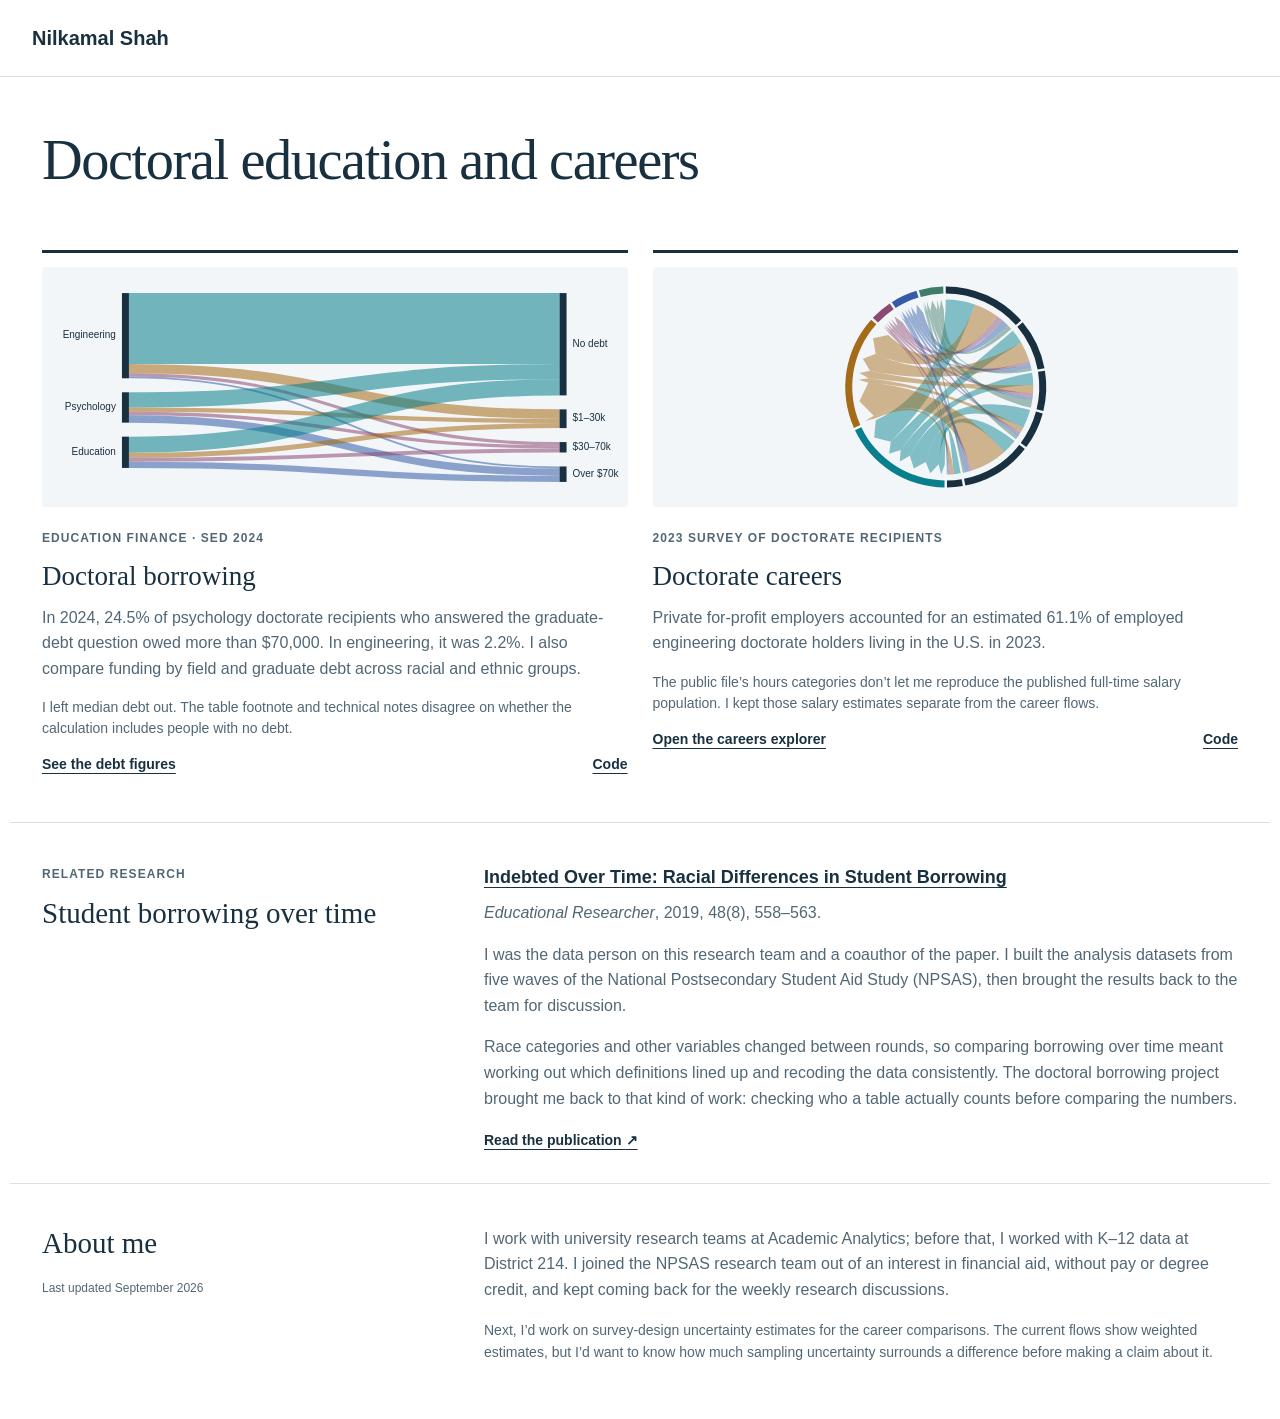
==== site/index.html @ b9d3ae14 "Ground portfolio copy in findings and research experience" ====
<!doctype html>
<html lang="en">
  <head>
    <meta charset="utf-8" />
    <meta name="viewport" content="width=device-width,initial-scale=1" />
    <meta
      name="description"
      content="Nilkamal Shah studies doctoral borrowing and careers, drawing on his work with university researchers and K–12 education data."
    />
    <title>Nilkamal Shah — data analyst</title>
    <link rel="stylesheet" href="assets/site.css" />
  </head>
  <body>
    <a class="skip-link" href="#main">Skip to content</a>
    <header class="site-header">
      <a class="brand" href="./">Nilkamal Shah</a>
    </header>
    <main id="main">
      <section class="intro wrap">
        <h1>Doctoral education and careers</h1>
      </section>
      <section id="studies" class="wrap studies" aria-label="Research studies">
        <article class="study-card">
          <a
            class="study-preview"
            href="https://nilkamal11.github.io/doctoral-borrowing/"
            aria-label="See the debt figures"
            ><svg
              id="borrowing-preview"
              role="img"
              aria-label="Preview of doctoral fields and graduate debt distributions"
            ></svg
          ></a>
          <div class="study-body">
            <p class="eyebrow">Education finance · SED 2024</p>
            <h2>
              <a href="https://nilkamal11.github.io/doctoral-borrowing/"
                >Doctoral borrowing</a
              >
            </h2>
            <p>
              In 2024, 24.5% of psychology doctorate recipients who answered the
              graduate-debt question owed more than $70,000. In engineering, it
              was 2.2%. I also compare funding by field and graduate debt across
              racial and ethnic groups.
            </p>
            <p class="study-note">
              I left median debt out. The table footnote and technical notes
              disagree on whether the calculation includes people with no debt.
            </p>
            <div class="study-links">
              <a href="https://nilkamal11.github.io/doctoral-borrowing/"
                >See the debt figures</a
              ><a href="https://github.com/nilkamal11/doctoral-borrowing"
                >Code</a
              >
            </div>
          </div>
        </article>
        <article class="study-card">
          <a
            class="study-preview"
            href="https://nilkamal11.github.io/doctorate-careers/"
            aria-label="Open the careers explorer"
            ><svg
              id="careers-preview"
              role="img"
              aria-label="Preview of doctoral fields and employment sectors"
            ></svg
          ></a>
          <div class="study-body">
            <p class="eyebrow">2023 Survey of Doctorate Recipients</p>
            <h2>
              <a href="https://nilkamal11.github.io/doctorate-careers/"
                >Doctorate careers</a
              >
            </h2>
            <p>
              Private for-profit employers accounted for an estimated 61.1% of
              employed engineering doctorate holders living in the U.S. in 2023.
            </p>
            <p class="study-note">
              The public file’s hours categories don’t let me reproduce the
              published full-time salary population. I kept those salary
              estimates separate from the career flows.
            </p>
            <div class="study-links">
              <a href="https://nilkamal11.github.io/doctorate-careers/"
                >Open the careers explorer</a
              ><a href="https://github.com/nilkamal11/doctorate-careers"
                >Code</a
              >
            </div>
          </div>
        </article>
      </section>
      <section class="wrap publication-section" id="publications">
        <div>
          <p class="eyebrow">Related research</p>
          <h2>Student borrowing over time</h2>
        </div>
        <div>
          <h3>
            <a href="https://doi.org/10.3102/0013189X19864969"
              >Indebted Over Time: Racial Differences in Student Borrowing</a
            >
          </h3>
          <p><em>Educational Researcher</em>, 2019, 48(8), 558–563.</p>
          <p>
            I was the data person on this research team and a coauthor of the
            paper. I built the analysis datasets from five waves of the
            National Postsecondary Student Aid Study (NPSAS), then brought the
            results back to the team for discussion.
          </p>
          <p>
            Race categories and other variables changed between rounds, so
            comparing borrowing over time meant working out which definitions
            lined up and recoding the data consistently. The doctoral borrowing
            project brought me back to that kind of work: checking who a table
            actually counts before comparing the numbers.
          </p>
          <a class="text-link" href="https://doi.org/10.3102/0013189X19864969"
            >Read the publication <span aria-hidden="true">↗</span></a
          >
        </div>
      </section>
      <section class="wrap about-section" aria-labelledby="about-heading">
        <div>
          <h2 id="about-heading">About me</h2>
          <p class="updated">
            Last updated <time datetime="2026-09">September 2026</time>
          </p>
        </div>
        <div>
          <p>
            I work with university research teams at Academic Analytics; before
            that, I worked with K–12 data at District 214. I joined the NPSAS
            research team out of an interest in financial aid, without pay or
            degree credit, and kept coming back for the weekly research
            discussions.
          </p>
          <p class="next-step">
            Next, I’d work on survey-design uncertainty estimates for the career
            comparisons. The current flows show weighted estimates, but I’d want
            to know how much sampling uncertainty surrounds a difference before
            making a claim about it.
          </p>
        </div>
      </section>
    </main>
    <script src="assets/vendor/d3.min.js"></script>
    <script src="assets/vendor/d3-sankey.min.js"></script>
    <script src="assets/home.js"></script>
  </body>
</html>
---- site/assets/site.css ----
:root {
  --ink: #183040;
  --muted: #526775;
  --line: #d9e1e7;
  --paper: #fff;
  --wash: #f3f6f8;
  --teal: #087f8c;
  --blue: #355ca8;
  --plum: #8c4a73;
  --gold: #a46b19;
  --green: #417b69;
  --red: #bd554f;
  --font: Arial, Helvetica, sans-serif;
  color-scheme: light;
}
* {
  box-sizing: border-box;
}
html {
  scroll-behavior: smooth;
  scroll-padding-top: 80px;
}
body {
  margin: 0;
  color: var(--ink);
  background: var(--paper);
  font: 16px/1.6 var(--font);
}
a {
  color: inherit;
  text-underline-offset: 4px;
}
a:hover {
  color: var(--teal);
}
button,
input,
select {
  font: inherit;
}
button,
a,
input,
select,
summary {
  touch-action: manipulation;
}
button {
  cursor: pointer;
}
button:focus-visible,
a:focus-visible,
input:focus-visible,
select:focus-visible,
summary:focus-visible {
  outline: 3px solid var(--teal);
  outline-offset: 4px;
}
.wrap {
  max-width: 1260px;
  padding-left: 32px;
  padding-right: 32px;
  margin: 0 auto;
}
.site-header {
  max-width: 1324px;
  margin: 0 auto;
  padding: 22px 32px;
  display: flex;
  align-items: center;
  justify-content: space-between;
  gap: 20px;
  border-bottom: 1px solid var(--line);
}
.brand {
  font-weight: 700;
  text-decoration: none;
  font-size: 20px;
}
.site-header nav {
  display: flex;
  gap: 26px;
  flex-wrap: wrap;
}
.site-header nav a {
  font-size: 14px;
  text-decoration: none;
}
.skip-link {
  position: absolute;
  left: 15px;
  top: -100px;
  padding: 10px;
  background: var(--paper);
  z-index: 10;
}
.skip-link:focus {
  top: 10px;
}
.intro {
  padding-top: 52px;
  padding-bottom: 38px;
  max-width: 1260px;
}
.eyebrow {
  font-size: 12px;
  text-transform: uppercase;
  letter-spacing: 0.09em;
  font-weight: 700;
  color: var(--muted);
  margin: 0 0 12px;
}
h1,
h2,
h3,
p {
  margin-top: 0;
}
h1 {
  font:
    normal clamp(35px, 4.4vw, 58px)/1.12 Georgia,
    serif;
  letter-spacing: -0.025em;
  max-width: 920px;
  margin-bottom: 20px;
}
h2 {
  font:
    normal 29px/1.2 Georgia,
    serif;
  margin-bottom: 18px;
}
h3 {
  font-size: 18px;
  line-height: 1.4;
  margin-bottom: 10px;
}
.intro > p:last-child {
  font-size: 18px;
  max-width: 760px;
  color: var(--muted);
  margin-bottom: 0;
}
.studies {
  display: grid;
  grid-template-columns: repeat(2, minmax(0, 1fr));
  gap: 25px;
}
.study-card {
  min-width: 0;
  border-top: 3px solid var(--ink);
  padding-top: 14px;
}
.study-preview {
  display: block;
  height: 240px;
  background: var(--wash);
  overflow: hidden;
  border-radius: 3px;
}
.study-preview svg {
  display: block;
  width: 100%;
  height: 240px;
}
.study-body {
  padding: 22px 0;
}
.study-body h2 {
  font-size: 27px;
  margin-bottom: 12px;
}
.study-body h2 a {
  text-decoration: none;
}
.study-body p:not(.eyebrow) {
  color: var(--muted);
}
.study-note {
  font-size: 14px;
  line-height: 1.5;
}
.study-links {
  display: flex;
  justify-content: space-between;
  gap: 12px;
}
.study-links a {
  font-size: 14px;
  font-weight: 700;
}
.publication-section,
.about-section {
  display: grid;
  grid-template-columns: 1fr 2fr;
  gap: 65px;
  border-top: 1px solid var(--line);
  padding-top: 42px;
  margin-top: 24px;
  padding-bottom: 30px;
}
.publication-section p,
.about-section p {
  color: var(--muted);
}
.about-section {
  margin-top: 0;
  padding-bottom: 42px;
}
.about-section .updated {
  font-size: 12px;
}
.next-step {
  font-size: 14px;
}
.text-link {
  font-size: 14px;
  font-weight: 700;
}
.other-work {
  border-top: 1px solid var(--line);
  padding-top: 28px;
  padding-bottom: 42px;
  display: flex;
  gap: 25px;
  align-items: center;
  flex-wrap: wrap;
}
.other-work h2 {
  font-size: 22px;
  margin: 0 auto 0 0;
}
.other-work a {
  font-size: 14px;
}
.site-footer {
  border-top: 1px solid var(--line);
  padding-top: 22px;
  padding-bottom: 26px;
  display: flex;
  justify-content: space-between;
  gap: 25px;
  font-size: 12px;
  color: var(--muted);
}
.project-intro {
  padding-top: 34px;
  padding-bottom: 24px;
}
.project-intro h1 {
  font-size: clamp(32px, 4vw, 48px);
  margin-bottom: 13px;
}
.project-intro p:not(.eyebrow) {
  max-width: 850px;
  color: var(--muted);
  margin-bottom: 0;
}
.project-nav {
  display: flex;
  gap: 6px;
  flex-wrap: wrap;
  margin-bottom: 22px;
  border-bottom: 1px solid var(--line);
  padding-bottom: 0;
}
.project-nav button {
  border: 0;
  border-bottom: 3px solid transparent;
  background: none;
  padding: 12px 17px;
  color: var(--muted);
  font-size: 14px;
}
.project-nav button[aria-selected="true"] {
  border-color: var(--teal);
  color: var(--ink);
  font-weight: 700;
}
.panel[hidden] {
  display: none;
}
.controls {
  display: flex;
  gap: 16px;
  flex-wrap: wrap;
  align-items: flex-end;
  margin-bottom: 20px;
}
.controls label {
  display: grid;
  gap: 4px;
  font-size: 13px;
  font-weight: 700;
  min-width: 145px;
  flex: 0 1 205px;
}
.controls select {
  font-weight: 400;
  color: var(--ink);
  background: var(--paper);
  padding: 8px 30px 8px 10px;
  border: 1px solid #a9bac7;
  border-radius: 4px;
  width: 100%;
  min-height: 42px;
}
.controls button,
.action-button {
  border: 1px solid #a9bac7;
  border-radius: 4px;
  background: var(--paper);
  color: var(--ink);
  padding: 8px 13px;
  font-size: 13px;
  min-height: 42px;
  text-decoration: none;
  display: inline-flex;
  align-items: center;
  justify-content: center;
}
.controls button[aria-pressed="true"] {
  background: var(--ink);
  color: white;
  border-color: var(--ink);
}
.controls input[type="range"] {
  width: 100%;
  accent-color: var(--teal);
  min-height: 26px;
}
.chart-layout {
  display: grid;
  grid-template-columns: minmax(0, 1fr) 275px;
  gap: 28px;
}
.chart-main {
  min-width: 0;
}
.chart {
  width: 100%;
  min-height: 400px;
}
.chart svg {
  display: block;
  width: 100%;
  overflow: visible;
}
.chart svg text,
.mini-chart svg text {
  fill: var(--ink);
  font-family: var(--font);
  font-size: 13px;
}
.chart-side {
  border-left: 1px solid var(--line);
  padding-left: 25px;
  min-width: 0;
}
.chart-side h3 {
  font-size: 17px;
}
.chart-side select {
  width: 100%;
  padding: 9px;
  margin-bottom: 20px;
  background: white;
  border: 1px solid #a9bac7;
  border-radius: 3px;
}
.figure-title {
  font-size: 19px;
  font-weight: 700;
  margin: 0 0 5px;
}
.figure-subtitle,
.figure-note {
  font-size: 13px;
  color: var(--muted);
  margin-bottom: 16px;
}
.figure-note {
  margin-top: 18px;
}
.chart-legend {
  display: flex;
  gap: 9px 17px;
  flex-wrap: wrap;
  margin: 12px 0 15px;
  font-size: 12px;
}
.chart-legend span {
  display: inline-flex;
  align-items: center;
  gap: 6px;
}
.swatch {
  width: 11px;
  height: 11px;
  display: inline-block;
  border-radius: 2px;
}
.selected-value {
  font:
    normal 35px/1.2 Georgia,
    serif;
  margin: 5px 0;
}
.small {
  font-size: 13px;
  color: var(--muted);
}
.profile-row {
  margin: 12px 0;
}
.profile-label {
  display: flex;
  justify-content: space-between;
  gap: 10px;
  font-size: 13px;
}
.profile-track {
  height: 8px;
  background: var(--wash);
  margin-top: 4px;
}
.profile-fill {
  height: 100%;
}
.chart-status {
  font-size: 13px;
  min-height: 26px;
  color: var(--muted);
  margin-top: 14px;
}
.tooltip {
  position: fixed;
  display: none;
  background: var(--ink);
  color: #fff;
  padding: 10px 13px;
  border-radius: 5px;
  max-width: 310px;
  font-size: 13px;
  z-index: 15;
  pointer-events: none;
  box-shadow: 0 4px 15px #18304020;
}
.tooltip.visible {
  display: block;
}
.findings {
  display: grid;
  grid-template-columns: repeat(3, minmax(0, 1fr));
  gap: 25px;
  margin: 20px 0 30px;
}
.finding {
  padding: 20px 0;
  border-top: 2px solid var(--line);
}
.finding h3 {
  font-size: 17px;
}
.finding p {
  font-size: 15px;
  color: var(--muted);
}
.article {
  max-width: 920px;
  padding: 6px 0 30px;
}
.article h2 {
  margin-top: 32px;
  font-size: 26px;
}
.article p,
.article li {
  color: var(--muted);
}
.article li {
  margin: 8px 0;
}
.callout {
  border-left: 3px solid var(--teal);
  padding: 3px 0 3px 20px;
  margin: 28px 0;
}
.callout h3 {
  color: var(--ink);
}
.callout p:last-child {
  margin-bottom: 0;
}
.data-table-wrap {
  overflow: auto;
  max-height: 520px;
}
.data-table {
  border-collapse: collapse;
  width: 100%;
  font-size: 13px;
}
.data-table th {
  position: sticky;
  top: 0;
  background: var(--wash);
  text-align: left;
  color: var(--ink);
}
.data-table td,
.data-table th {
  padding: 10px 12px;
  border-bottom: 1px solid var(--line);
  white-space: nowrap;
}
.data-table td.numeric {
  text-align: right;
  font-variant-numeric: tabular-nums;
}
.downloads {
  display: flex;
  gap: 12px;
  flex-wrap: wrap;
  margin: 24px 0;
}
.loading,
.error {
  padding: 40px 0;
  color: var(--muted);
}
.error {
  color: #a23931;
}
.chart-tools {
  display: flex;
  gap: 12px;
  flex-wrap: wrap;
  margin-top: 22px;
  padding-top: 20px;
  border-top: 1px solid var(--line);
}
.project-footer {
  margin-top: 45px;
}
.metric-grid {
  display: grid;
  grid-template-columns: 1fr 1fr;
  gap: 10px;
  margin: 20px 0;
}
.metric-grid > div {
  font-size: 12px;
}
.metric-grid strong {
  display: block;
  font-size: 20px;
  font-weight: 400;
}
.county-list {
  display: flex;
  gap: 5px;
  flex-wrap: wrap;
  margin: 12px 0;
}
.county-list button {
  border: 1px solid var(--line);
  border-radius: 3px;
  padding: 5px 8px;
  background: white;
  font-size: 12px;
}
.county-list button[aria-pressed="true"] {
  border-color: var(--teal);
  background: #edf8fa;
}
.bivariate-key {
  display: grid;
  grid-template-columns: 1fr 1fr;
  gap: 5px;
  margin: 18px 0;
  font-size: 12px;
}
.bivariate-key span {
  padding: 8px;
  border-radius: 3px;
}
.mini-chart {
  width: 100%;
}
details {
  margin: 20px 0;
  border-top: 1px solid var(--line);
  padding-top: 14px;
}
summary {
  cursor: pointer;
  font-size: 14px;
  font-weight: 700;
}
.table-caption {
  font-size: 13px;
  color: var(--muted);
  padding: 12px 0;
}
.sr-only {
  position: absolute;
  width: 1px;
  height: 1px;
  overflow: hidden;
  clip: rect(0, 0, 0, 0);
}
@media (max-width: 1000px) {
  .studies {
    gap: 18px;
  }
  .study-preview,
  .study-preview svg {
    height: 205px;
  }
  .chart-layout {
    grid-template-columns: minmax(0, 1fr) 235px;
    gap: 18px;
  }
  .chart-side {
    padding-left: 18px;
  }
  .wrap {
    padding-left: 24px;
    padding-right: 24px;
  }
  .findings {
    gap: 20px;
  }
}
@media (max-width: 760px) {
  .studies {
    grid-template-columns: 1fr;
  }
  .study-card {
    display: grid;
    grid-template-columns: 1fr 1fr;
    gap: 20px;
  }
  .study-preview,
  .study-preview svg {
    height: 230px;
  }
  .study-body {
    padding: 10px 0;
  }
  .intro {
    padding-top: 32px;
  }
  .publication-section,
  .about-section {
    grid-template-columns: 1fr;
    gap: 10px;
  }
  .chart-layout {
    grid-template-columns: 1fr;
  }
  .chart-side {
    border-left: 0;
    border-top: 1px solid var(--line);
    padding: 22px 0 0;
  }
  .findings {
    grid-template-columns: 1fr;
    gap: 0;
  }
  .site-header {
    padding: 18px 24px;
    flex-wrap: wrap;
  }
  .site-header nav {
    gap: 18px;
  }
  .project-nav button {
    padding: 11px;
    font-size: 13px;
  }
  .site-footer {
    flex-direction: column;
    gap: 5px;
  }
  .chart {
    min-height: 350px;
  }
}
@media (max-width: 480px) {
  .wrap {
    padding-left: 16px;
    padding-right: 16px;
  }
  .study-card {
    display: block;
  }
  .study-preview,
  .study-preview svg {
    height: 220px;
  }
  .study-body {
    padding: 18px 0;
  }
  .site-header {
    padding: 16px;
  }
  .brand {
    font-size: 18px;
  }
  .site-header nav a {
    font-size: 13px;
  }
  .intro > p:last-child {
    font-size: 16px;
  }
  .controls label {
    flex: 1 1 125px;
    min-width: 125px;
  }
  .other-work {
    display: block;
  }
  .other-work a {
    display: block;
    margin-top: 14px;
  }
  .project-intro {
    padding-top: 25px;
  }
  .chart-legend {
    font-size: 12px;
    gap: 8px 12px;
  }
  .data-table {
    font-size: 12px;
  }
}
@media (prefers-reduced-motion: reduce) {
  html {
    scroll-behavior: auto;
  }
  * {
    transition: none !important;
  }
}
@media print {
  .site-header,
  .project-nav,
  .controls,
  .chart-tools,
  .downloads,
  .site-footer,
  .skip-link,
  .tooltip {
    display: none !important;
  }
  .wrap {
    padding: 0;
  }
  .project-intro {
    padding: 0 0 15px;
  }
  .panel[hidden] {
    display: none !important;
  }
  .chart-layout {
    grid-template-columns: 1fr 210px;
    gap: 20px;
  }
  .chart {
    min-height: 0;
  }
  .project-intro h1 {
    font-size: 28px;
  }
  .figure-title {
    font-size: 16px;
  }
  .chart svg {
    max-height: 410px;
  }
  .findings {
    grid-template-columns: repeat(3, 1fr);
    gap: 20px;
    font-size: 12px;
  }
  .finding {
    padding: 12px 0;
  }
  .finding p {
    font-size: 12px;
  }
  .article p,
  .article li {
    font-size: 12px;
  }
  .figure-note {
    font-size: 11px;
  }
  .chart-side {
    padding-left: 15px;
  }
  body {
    font-size: 13px;
  }
}
[hidden] {
  display: none !important;
}

.chart {
  overflow-x: auto;
  overflow-y: hidden;
}
.chart svg {
  width: auto;
  max-width: none;
}
.chart-overflow::before {
  content: "Scroll sideways to see the full chart.";
  display: block;
  font-size: 12px;
  color: var(--muted);
  margin-bottom: 8px;
}
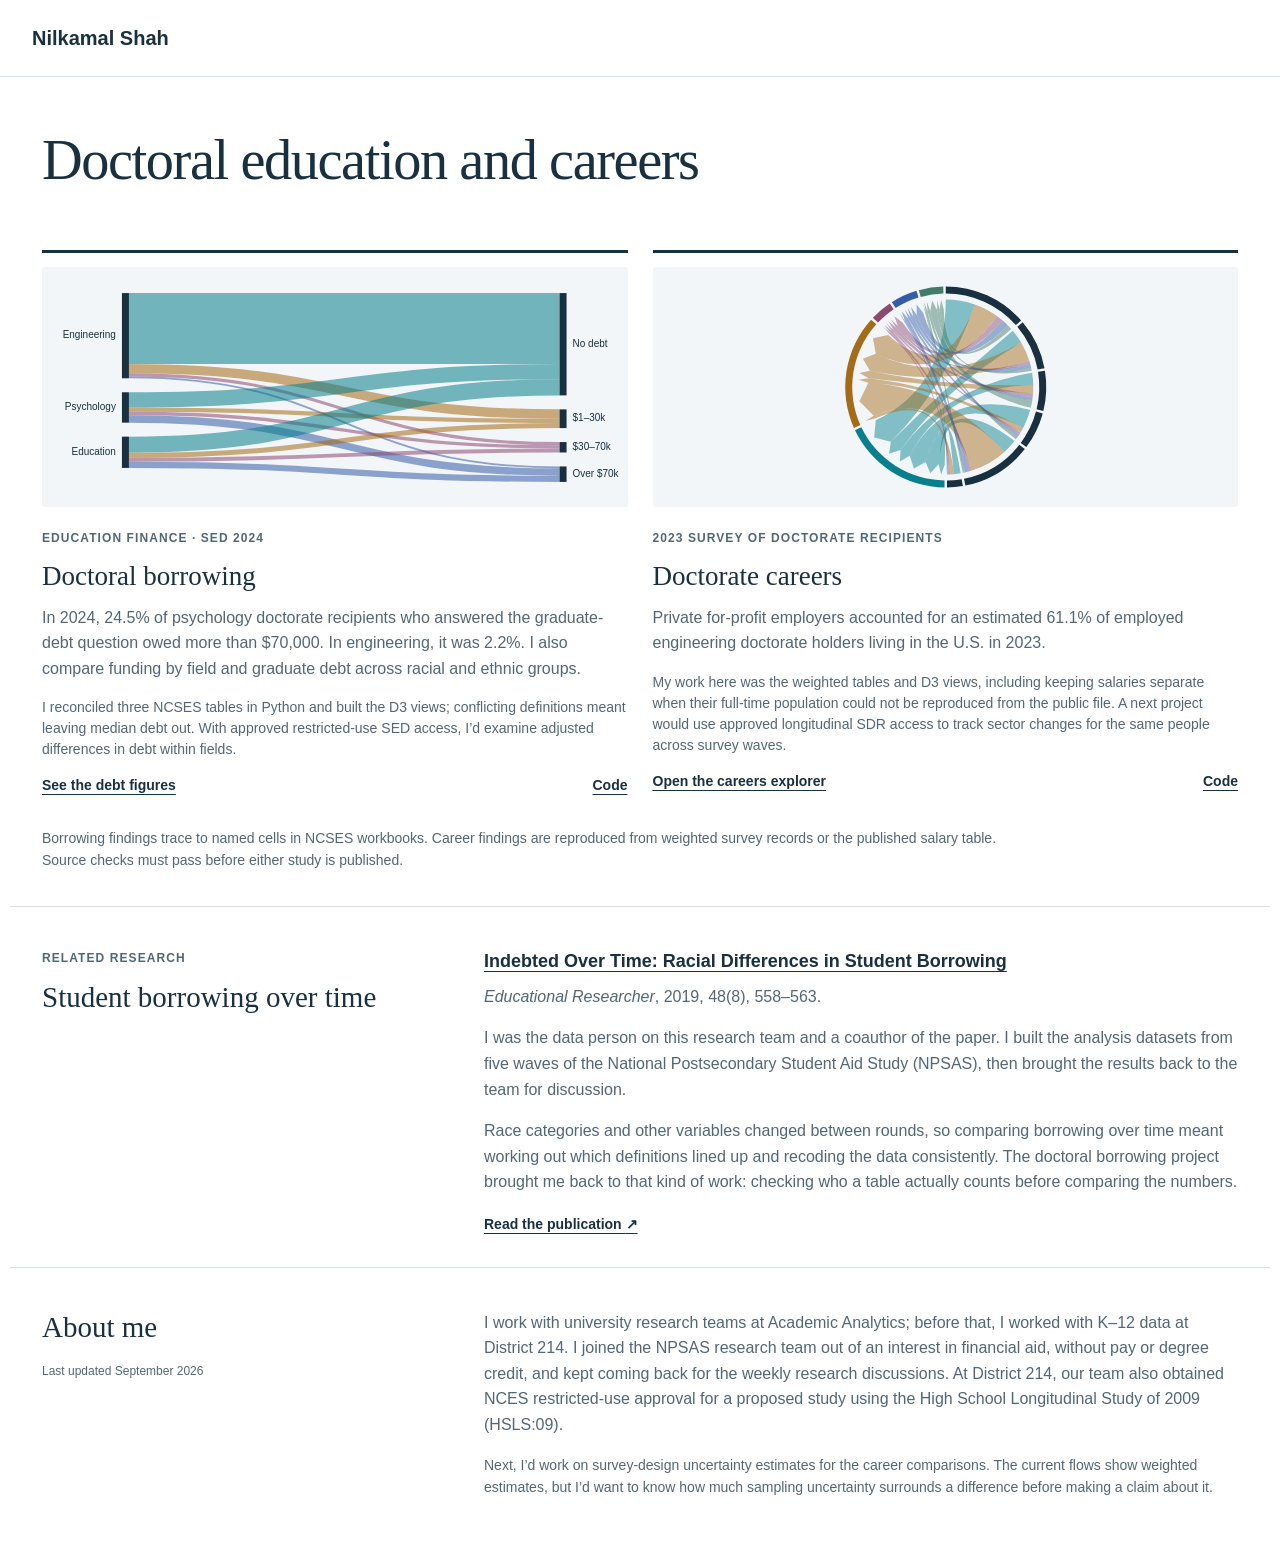
==== commit 13cbf5d4: "Clarify findings and research contributions with source validation" ====
--- a/site/index.html
+++ b/site/index.html
@@ -45,8 +45,10 @@
               racial and ethnic groups.
             </p>
             <p class="study-note">
-              I left median debt out. The table footnote and technical notes
-              disagree on whether the calculation includes people with no debt.
+              I reconciled three NCSES tables in Python and built the D3 views;
+              conflicting definitions meant leaving median debt out. With
+              approved restricted-use SED access, I’d examine adjusted
+              differences in debt within fields.
             </p>
             <div class="study-links">
               <a href="https://nilkamal11.github.io/doctoral-borrowing/"
@@ -65,7 +67,7 @@
             ><svg
               id="careers-preview"
               role="img"
-              aria-label="Preview of doctoral fields and employment sectors"
+              aria-label="2023 employment snapshot by doctoral field and employer sector"
             ></svg
           ></a>
           <div class="study-body">
@@ -80,9 +82,11 @@
               employed engineering doctorate holders living in the U.S. in 2023.
             </p>
             <p class="study-note">
-              The public file’s hours categories don’t let me reproduce the
-              published full-time salary population. I kept those salary
-              estimates separate from the career flows.
+              My work here was the weighted tables and D3 views, including
+              keeping salaries separate when their full-time population could
+              not be reproduced from the public file. A next project would use
+              approved longitudinal SDR access to track sector changes for the
+              same people across survey waves.
             </p>
             <div class="study-links">
               <a href="https://nilkamal11.github.io/doctorate-careers/"
@@ -93,6 +97,13 @@
             </div>
           </div>
         </article>
+      </section>
+      <section class="wrap provenance-section" aria-label="Source checks">
+        <p>
+          Borrowing findings trace to named cells in NCSES workbooks. Career
+          findings are reproduced from weighted survey records or the published
+          salary table. Source checks must pass before either study is published.
+        </p>
       </section>
       <section class="wrap publication-section" id="publications">
         <div>
@@ -137,7 +148,9 @@
             that, I worked with K–12 data at District 214. I joined the NPSAS
             research team out of an interest in financial aid, without pay or
             degree credit, and kept coming back for the weekly research
-            discussions.
+            discussions. At District 214, our team also obtained NCES
+            restricted-use approval for a proposed study using the
+            High School Longitudinal Study of 2009 (HSLS:09).
           </p>
           <p class="next-step">
             Next, I’d work on survey-design uncertainty estimates for the career
--- a/site/assets/site.css
+++ b/site/assets/site.css
@@ -189,6 +189,16 @@
   font-size: 14px;
   font-weight: 700;
 }
+.provenance-section {
+  padding-top: 8px;
+  padding-bottom: 10px;
+}
+.provenance-section p {
+  max-width: 980px;
+  margin-bottom: 0;
+  font-size: 14px;
+  color: var(--muted);
+}
 .publication-section,
 .about-section {
   display: grid;
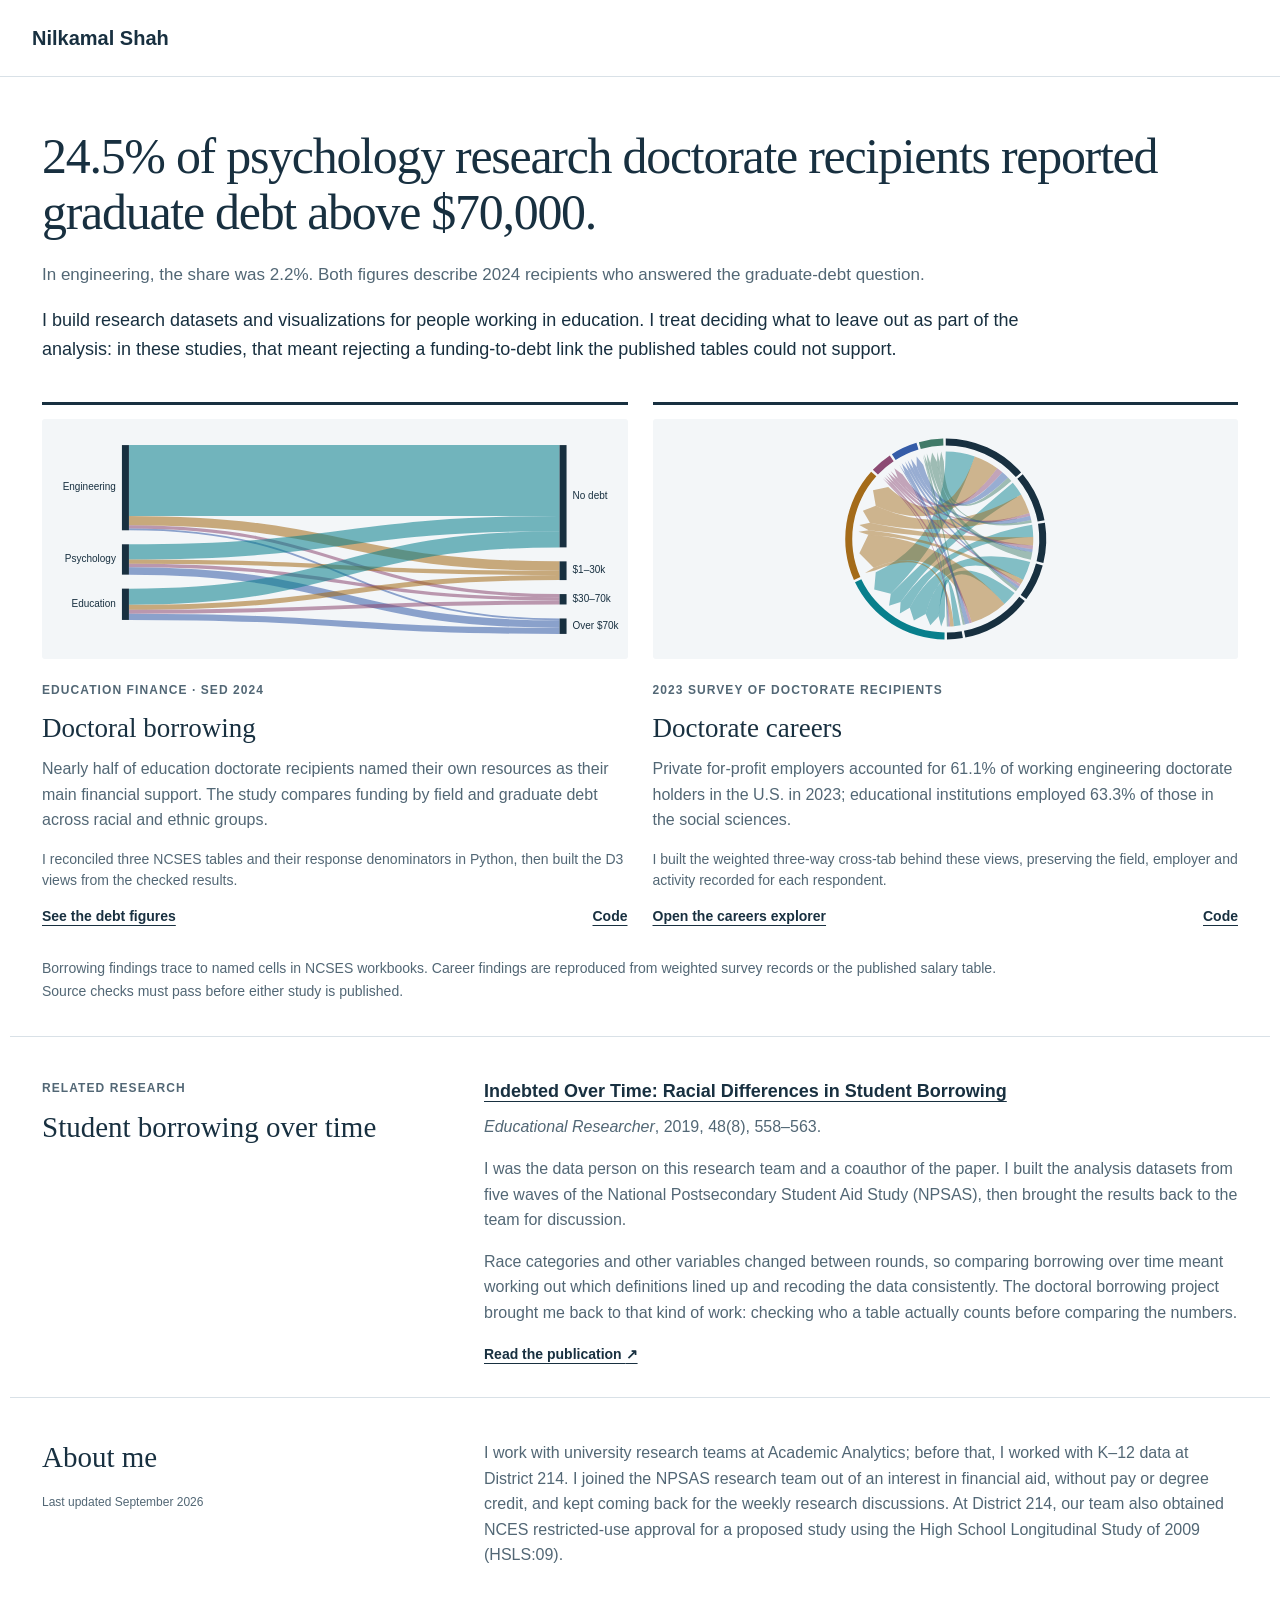
==== commit c033ff68: "Lead the portfolio with a finding and analytical judgment" ====
--- a/site/index.html
+++ b/site/index.html
@@ -17,7 +17,17 @@
     </header>
     <main id="main">
       <section class="intro wrap">
-        <h1>Doctoral education and careers</h1>
+        <h1>24.5% of psychology research doctorate recipients reported graduate debt above $70,000.</h1>
+        <p class="finding-context">
+          In engineering, the share was 2.2%. Both figures describe 2024
+          recipients who answered the graduate-debt question.
+        </p>
+        <p>
+          I build research datasets and visualizations for people working in
+          education. I treat deciding what to leave out as part of the analysis:
+          in these studies, that meant rejecting a funding-to-debt link the
+          published tables could not support.
+        </p>
       </section>
       <section id="studies" class="wrap studies" aria-label="Research studies">
         <article class="study-card">
@@ -39,16 +49,13 @@
               >
             </h2>
             <p>
-              In 2024, 24.5% of psychology doctorate recipients who answered the
-              graduate-debt question owed more than $70,000. In engineering, it
-              was 2.2%. I also compare funding by field and graduate debt across
-              racial and ethnic groups.
+              Nearly half of education doctorate recipients named their own
+              resources as their main financial support. The study compares
+              funding by field and graduate debt across racial and ethnic groups.
             </p>
             <p class="study-note">
-              I reconciled three NCSES tables in Python and built the D3 views;
-              conflicting definitions meant leaving median debt out. With
-              approved restricted-use SED access, I’d examine adjusted
-              differences in debt within fields.
+              I reconciled three NCSES tables and their response denominators
+              in Python, then built the D3 views from the checked results.
             </p>
             <div class="study-links">
               <a href="https://nilkamal11.github.io/doctoral-borrowing/"
@@ -78,15 +85,14 @@
               >
             </h2>
             <p>
-              Private for-profit employers accounted for an estimated 61.1% of
-              employed engineering doctorate holders living in the U.S. in 2023.
+              Private for-profit employers accounted for 61.1% of working
+              engineering doctorate holders in the U.S. in 2023; educational
+              institutions employed 63.3% of those in the social sciences.
             </p>
             <p class="study-note">
-              My work here was the weighted tables and D3 views, including
-              keeping salaries separate when their full-time population could
-              not be reproduced from the public file. A next project would use
-              approved longitudinal SDR access to track sector changes for the
-              same people across survey waves.
+              I built the weighted three-way cross-tab behind these views,
+              preserving the field, employer and activity recorded for each
+              respondent.
             </p>
             <div class="study-links">
               <a href="https://nilkamal11.github.io/doctorate-careers/"
@@ -152,12 +158,6 @@
             restricted-use approval for a proposed study using the
             High School Longitudinal Study of 2009 (HSLS:09).
           </p>
-          <p class="next-step">
-            Next, I’d work on survey-design uncertainty estimates for the career
-            comparisons. The current flows show weighted estimates, but I’d want
-            to know how much sampling uncertainty surrounds a difference before
-            making a claim about it.
-          </p>
         </div>
       </section>
     </main>
--- a/site/assets/site.css
+++ b/site/assets/site.css
@@ -135,10 +135,20 @@
   line-height: 1.4;
   margin-bottom: 10px;
 }
+.intro h1 {
+  max-width: 1120px;
+  font-size: clamp(34px, 3.9vw, 50px);
+}
+.intro .finding-context {
+  max-width: 920px;
+  color: var(--muted);
+  font-size: 17px;
+  margin-bottom: 18px;
+}
 .intro > p:last-child {
   font-size: 18px;
-  max-width: 760px;
-  color: var(--muted);
+  max-width: 980px;
+  color: var(--ink);
   margin-bottom: 0;
 }
 .studies {
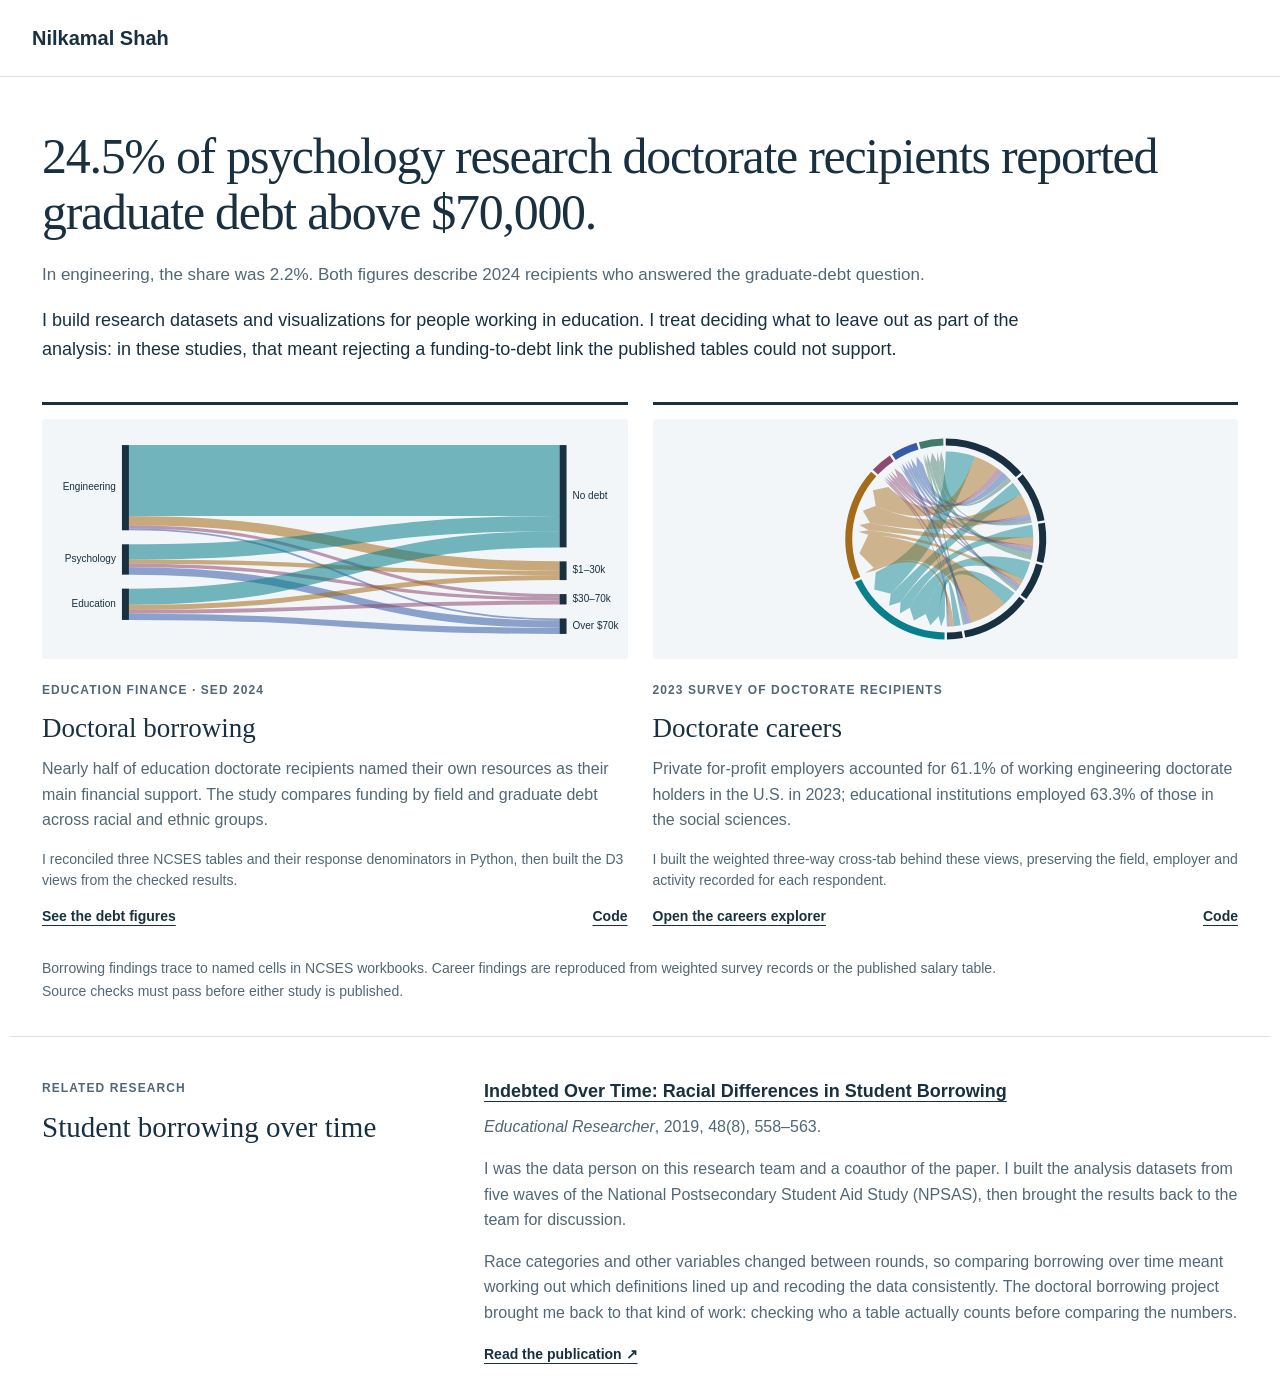
==== commit b2fabffc: "Remove About Me section from portfolio" ====
--- a/site/index.html
+++ b/site/index.html
@@ -141,25 +141,6 @@
           >
         </div>
       </section>
-      <section class="wrap about-section" aria-labelledby="about-heading">
-        <div>
-          <h2 id="about-heading">About me</h2>
-          <p class="updated">
-            Last updated <time datetime="2026-09">September 2026</time>
-          </p>
-        </div>
-        <div>
-          <p>
-            I work with university research teams at Academic Analytics; before
-            that, I worked with K–12 data at District 214. I joined the NPSAS
-            research team out of an interest in financial aid, without pay or
-            degree credit, and kept coming back for the weekly research
-            discussions. At District 214, our team also obtained NCES
-            restricted-use approval for a proposed study using the
-            High School Longitudinal Study of 2009 (HSLS:09).
-          </p>
-        </div>
-      </section>
     </main>
     <script src="assets/vendor/d3.min.js"></script>
     <script src="assets/vendor/d3-sankey.min.js"></script>
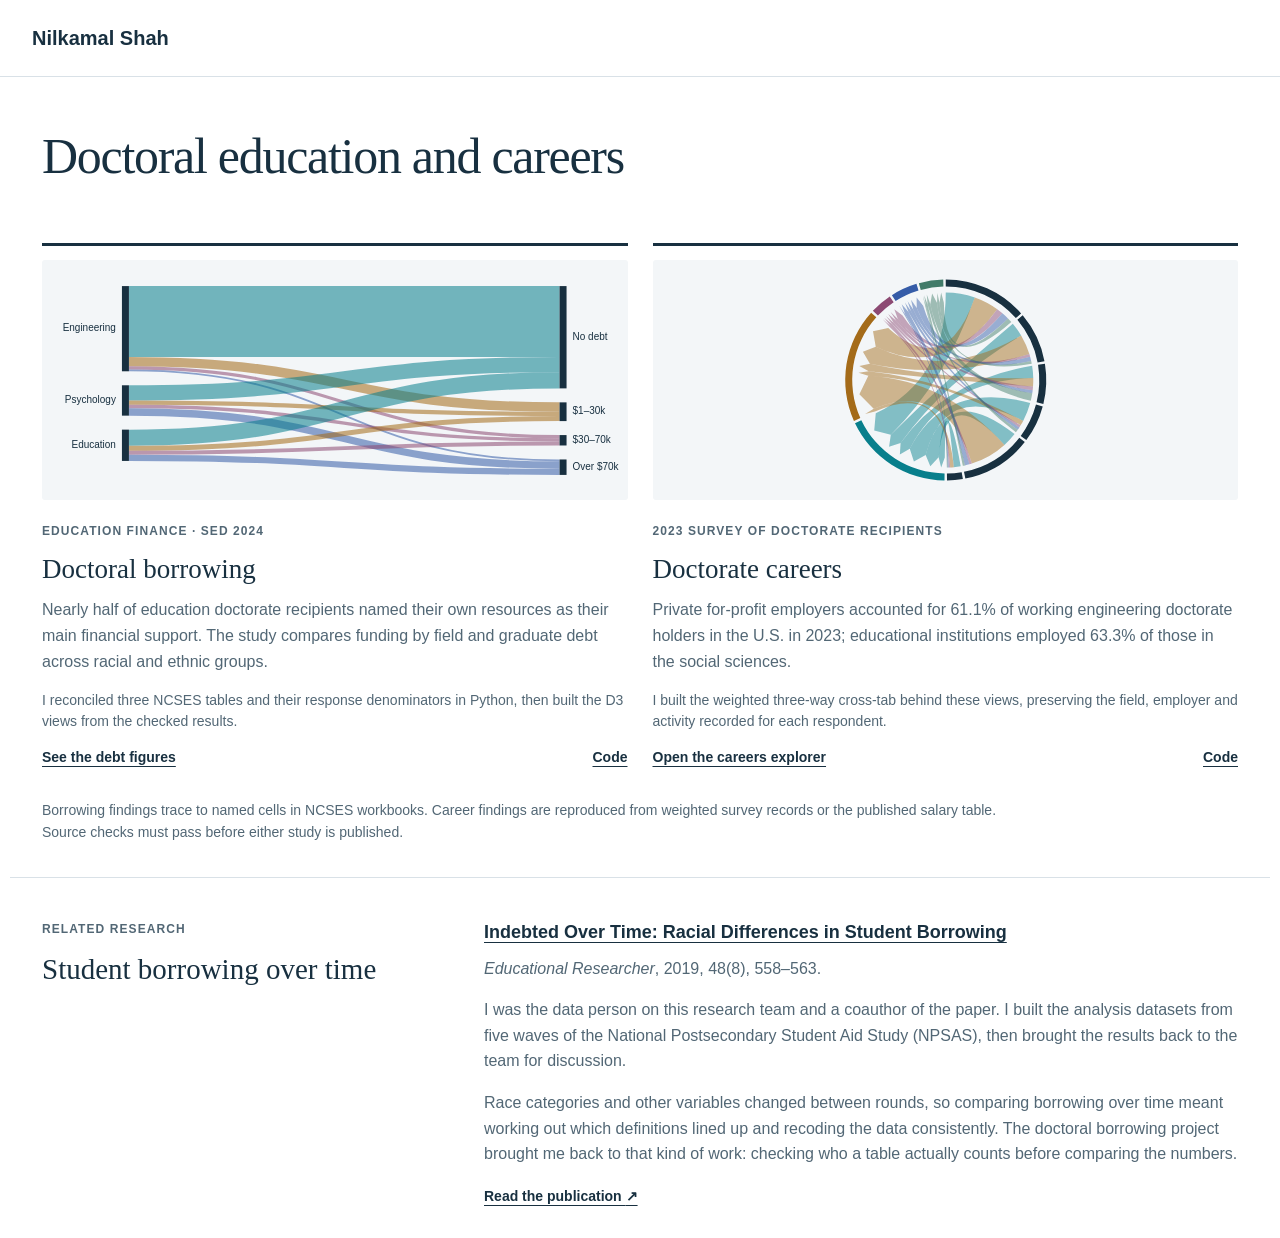
==== commit 08443042: "Restore the simple homepage heading" ====
--- a/site/index.html
+++ b/site/index.html
@@ -17,17 +17,7 @@
     </header>
     <main id="main">
       <section class="intro wrap">
-        <h1>24.5% of psychology research doctorate recipients reported graduate debt above $70,000.</h1>
-        <p class="finding-context">
-          In engineering, the share was 2.2%. Both figures describe 2024
-          recipients who answered the graduate-debt question.
-        </p>
-        <p>
-          I build research datasets and visualizations for people working in
-          education. I treat deciding what to leave out as part of the analysis:
-          in these studies, that meant rejecting a funding-to-debt link the
-          published tables could not support.
-        </p>
+        <h1>Doctoral education and careers</h1>
       </section>
       <section id="studies" class="wrap studies" aria-label="Research studies">
         <article class="study-card">
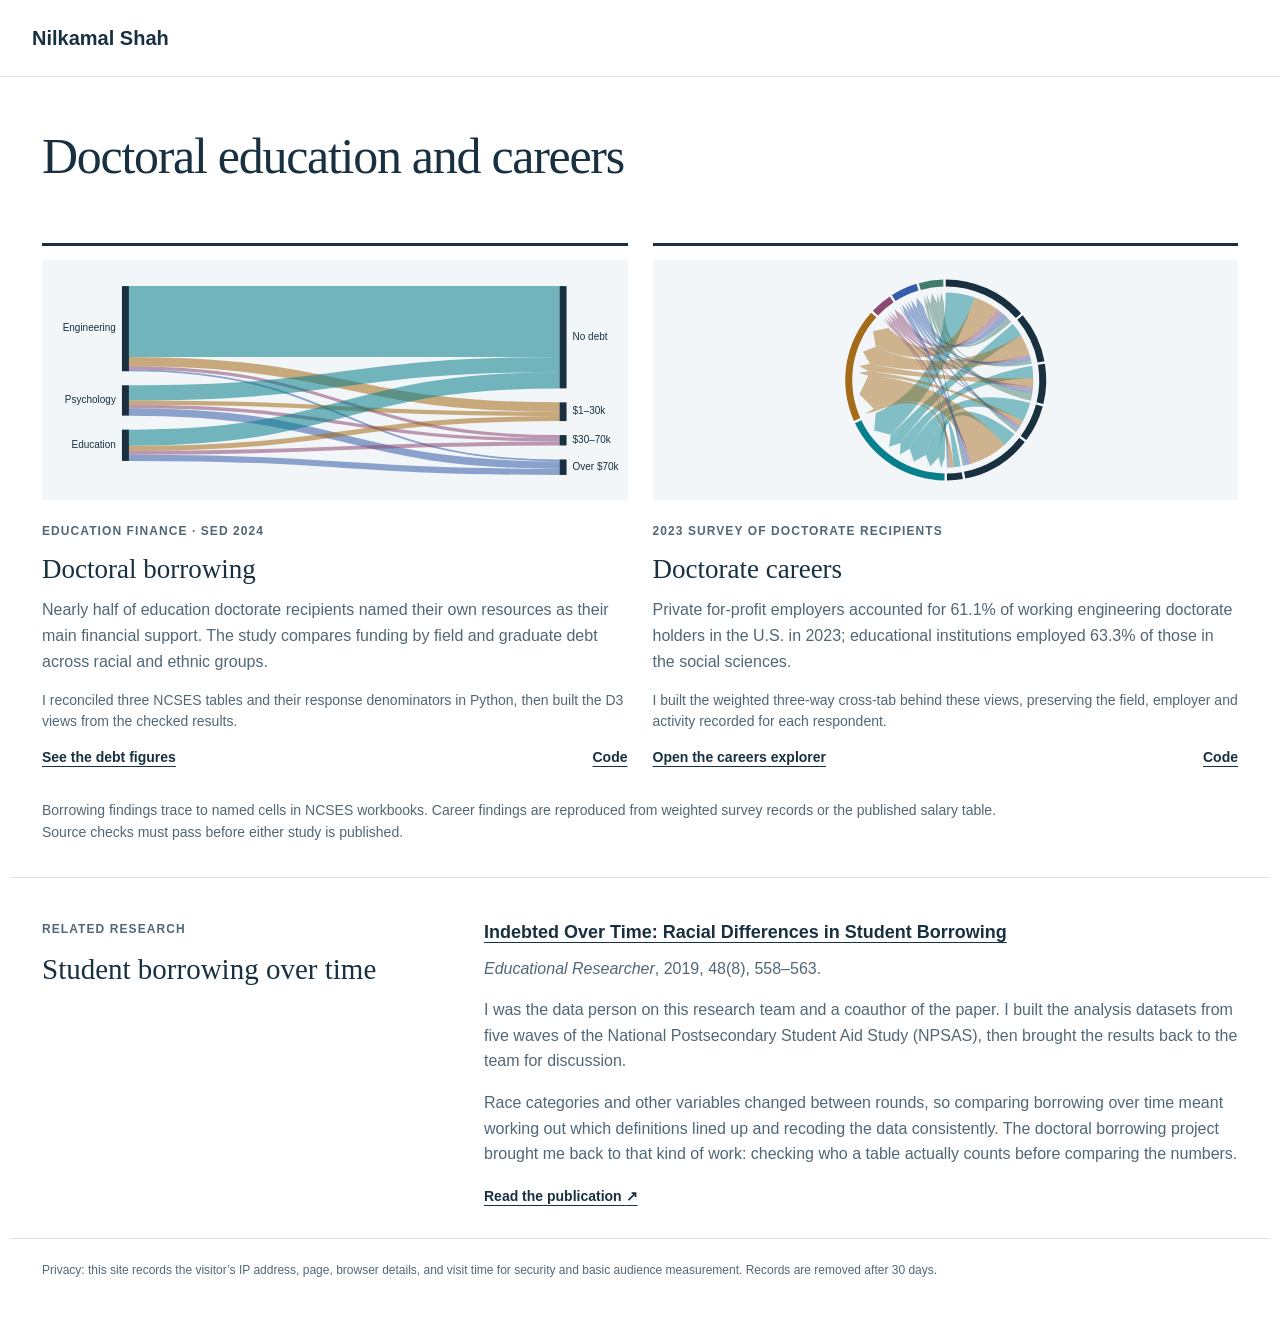
==== commit c85be542: "Add privacy notice and visitor logging" ====
--- a/site/index.html
+++ b/site/index.html
@@ -132,8 +132,12 @@
         </div>
       </section>
     </main>
+    <footer class="site-footer wrap">
+      <p>Privacy: this site records the visitor’s IP address, page, browser details, and visit time for security and basic audience measurement. Records are removed after 30 days.</p>
+    </footer>
     <script src="assets/vendor/d3.min.js"></script>
     <script src="assets/vendor/d3-sankey.min.js"></script>
     <script src="assets/home.js"></script>
+    <script src="assets/visitor-log.js"></script>
   </body>
 </html>
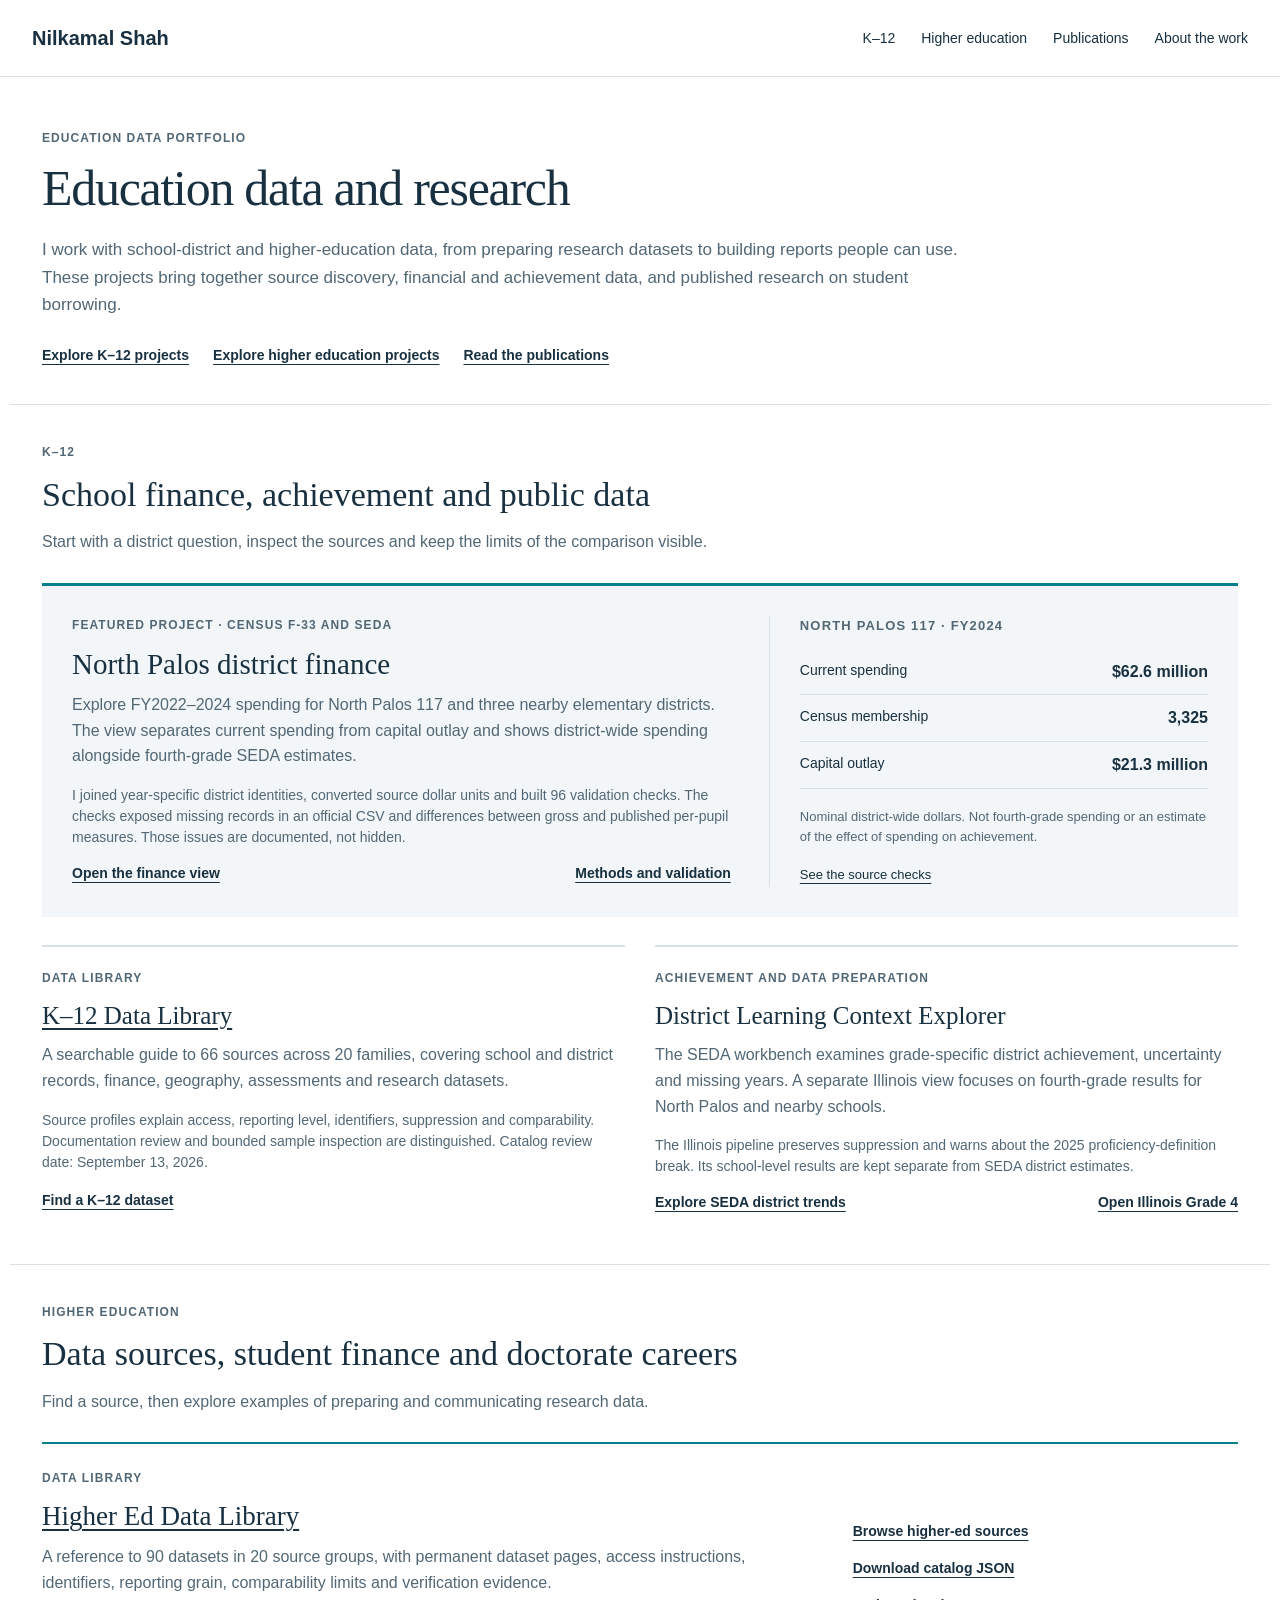
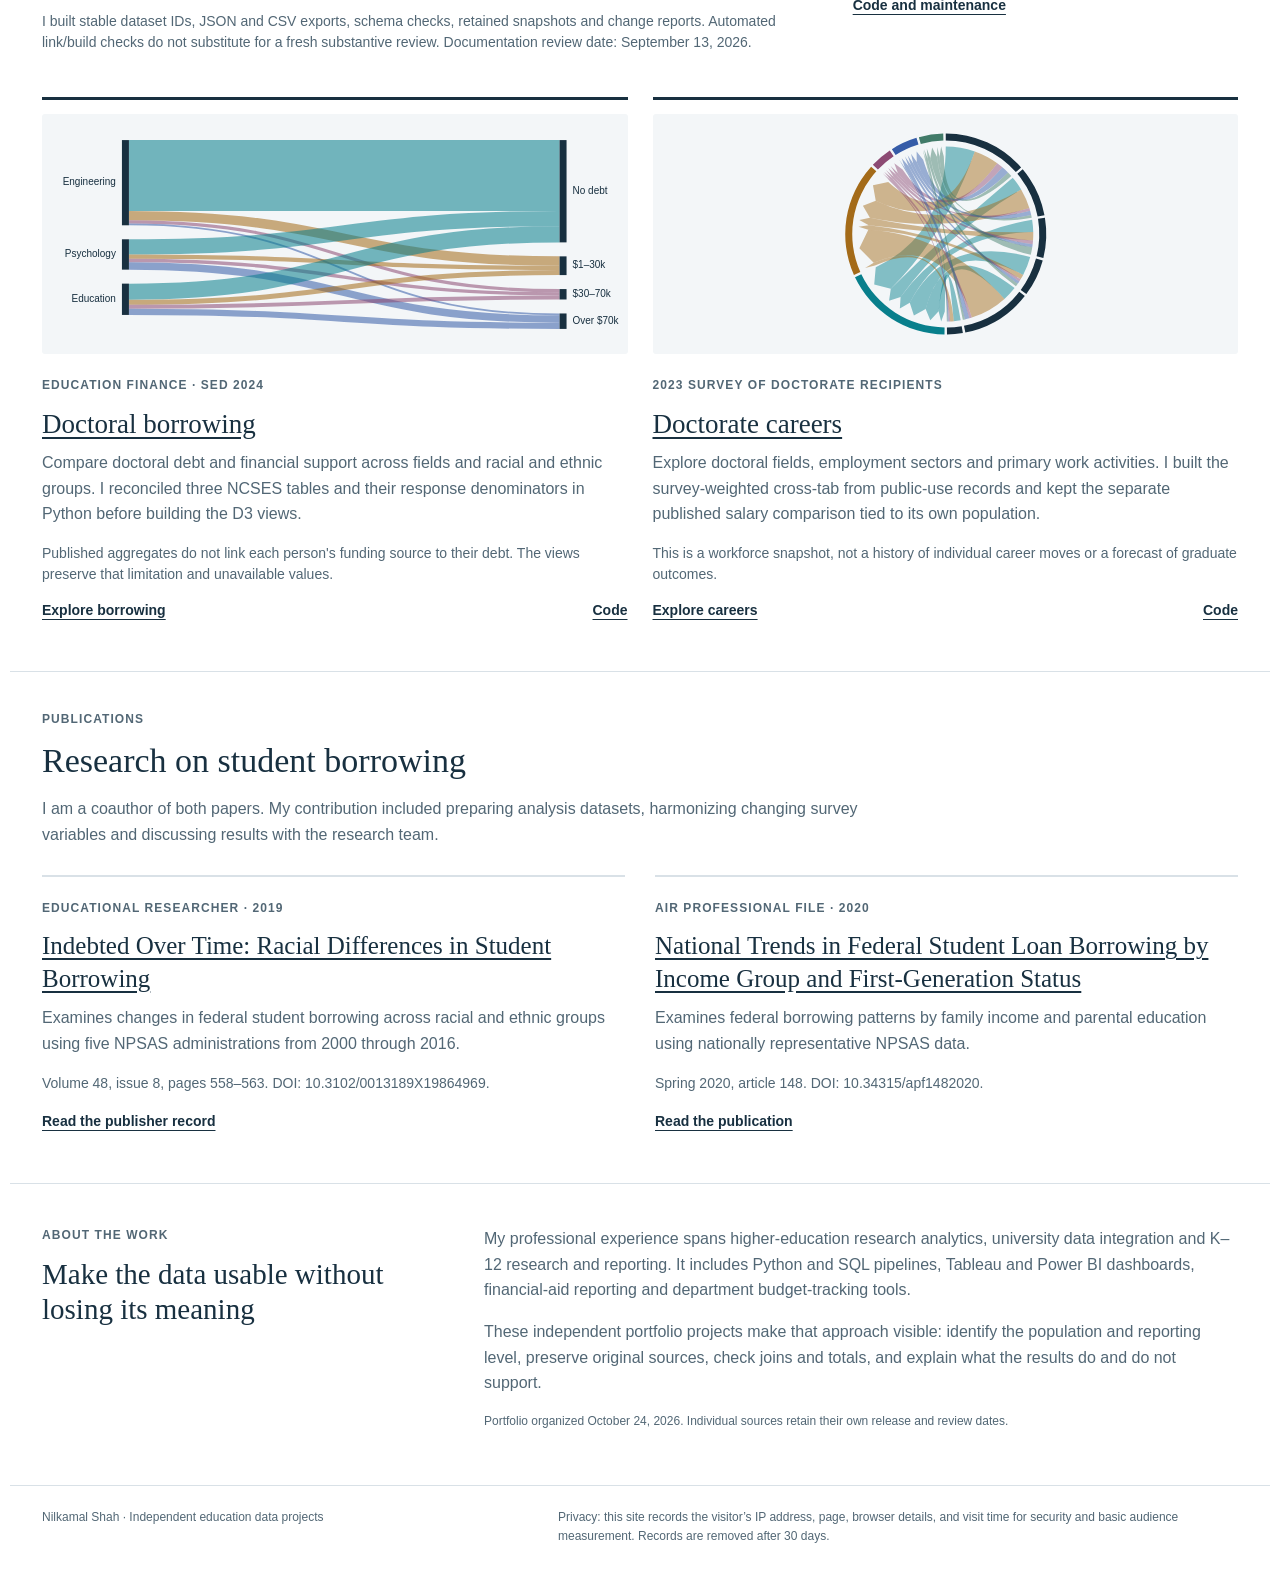
==== commit 5af8f967: "Organize education portfolio into K12 higher ed and publications" ====
--- a/site/index.html
+++ b/site/index.html
@@ -1,143 +1,41 @@
 <!doctype html>
 <html lang="en">
-  <head>
-    <meta charset="utf-8" />
-    <meta name="viewport" content="width=device-width,initial-scale=1" />
-    <meta
-      name="description"
-      content="Nilkamal Shah studies doctoral borrowing and careers, drawing on his work with university researchers and K–12 education data."
-    />
-    <title>Nilkamal Shah — data analyst</title>
-    <link rel="stylesheet" href="assets/site.css" />
-  </head>
-  <body>
-    <a class="skip-link" href="#main">Skip to content</a>
-    <header class="site-header">
-      <a class="brand" href="./">Nilkamal Shah</a>
-    </header>
-    <main id="main">
-      <section class="intro wrap">
-        <h1>Doctoral education and careers</h1>
-      </section>
-      <section id="studies" class="wrap studies" aria-label="Research studies">
-        <article class="study-card">
-          <a
-            class="study-preview"
-            href="https://nilkamal11.github.io/doctoral-borrowing/"
-            aria-label="See the debt figures"
-            ><svg
-              id="borrowing-preview"
-              role="img"
-              aria-label="Preview of doctoral fields and graduate debt distributions"
-            ></svg
-          ></a>
-          <div class="study-body">
-            <p class="eyebrow">Education finance · SED 2024</p>
-            <h2>
-              <a href="https://nilkamal11.github.io/doctoral-borrowing/"
-                >Doctoral borrowing</a
-              >
-            </h2>
-            <p>
-              Nearly half of education doctorate recipients named their own
-              resources as their main financial support. The study compares
-              funding by field and graduate debt across racial and ethnic groups.
-            </p>
-            <p class="study-note">
-              I reconciled three NCSES tables and their response denominators
-              in Python, then built the D3 views from the checked results.
-            </p>
-            <div class="study-links">
-              <a href="https://nilkamal11.github.io/doctoral-borrowing/"
-                >See the debt figures</a
-              ><a href="https://github.com/nilkamal11/doctoral-borrowing"
-                >Code</a
-              >
-            </div>
-          </div>
-        </article>
-        <article class="study-card">
-          <a
-            class="study-preview"
-            href="https://nilkamal11.github.io/doctorate-careers/"
-            aria-label="Open the careers explorer"
-            ><svg
-              id="careers-preview"
-              role="img"
-              aria-label="2023 employment snapshot by doctoral field and employer sector"
-            ></svg
-          ></a>
-          <div class="study-body">
-            <p class="eyebrow">2023 Survey of Doctorate Recipients</p>
-            <h2>
-              <a href="https://nilkamal11.github.io/doctorate-careers/"
-                >Doctorate careers</a
-              >
-            </h2>
-            <p>
-              Private for-profit employers accounted for 61.1% of working
-              engineering doctorate holders in the U.S. in 2023; educational
-              institutions employed 63.3% of those in the social sciences.
-            </p>
-            <p class="study-note">
-              I built the weighted three-way cross-tab behind these views,
-              preserving the field, employer and activity recorded for each
-              respondent.
-            </p>
-            <div class="study-links">
-              <a href="https://nilkamal11.github.io/doctorate-careers/"
-                >Open the careers explorer</a
-              ><a href="https://github.com/nilkamal11/doctorate-careers"
-                >Code</a
-              >
-            </div>
-          </div>
-        </article>
-      </section>
-      <section class="wrap provenance-section" aria-label="Source checks">
-        <p>
-          Borrowing findings trace to named cells in NCSES workbooks. Career
-          findings are reproduced from weighted survey records or the published
-          salary table. Source checks must pass before either study is published.
-        </p>
-      </section>
-      <section class="wrap publication-section" id="publications">
-        <div>
-          <p class="eyebrow">Related research</p>
-          <h2>Student borrowing over time</h2>
-        </div>
-        <div>
-          <h3>
-            <a href="https://doi.org/10.3102/0013189X19864969"
-              >Indebted Over Time: Racial Differences in Student Borrowing</a
-            >
-          </h3>
-          <p><em>Educational Researcher</em>, 2019, 48(8), 558–563.</p>
-          <p>
-            I was the data person on this research team and a coauthor of the
-            paper. I built the analysis datasets from five waves of the
-            National Postsecondary Student Aid Study (NPSAS), then brought the
-            results back to the team for discussion.
-          </p>
-          <p>
-            Race categories and other variables changed between rounds, so
-            comparing borrowing over time meant working out which definitions
-            lined up and recoding the data consistently. The doctoral borrowing
-            project brought me back to that kind of work: checking who a table
-            actually counts before comparing the numbers.
-          </p>
-          <a class="text-link" href="https://doi.org/10.3102/0013189X19864969"
-            >Read the publication <span aria-hidden="true">↗</span></a
-          >
-        </div>
-      </section>
-    </main>
-    <footer class="site-footer wrap">
-      <p>Privacy: this site records the visitor’s IP address, page, browser details, and visit time for security and basic audience measurement. Records are removed after 30 days.</p>
-    </footer>
-    <script src="assets/vendor/d3.min.js"></script>
-    <script src="assets/vendor/d3-sankey.min.js"></script>
-    <script src="assets/home.js"></script>
-    <script src="assets/visitor-log.js"></script>
-  </body>
-</html>
+<head>
+  <meta charset="utf-8"><meta name="viewport" content="width=device-width,initial-scale=1">
+  <meta name="description" content="Nilkamal Shah's education data portfolio: K–12 school finance and achievement, higher education data libraries, doctoral borrowing and careers, and published student-finance research.">
+  <title>Nilkamal Shah | Education data and research</title>
+  <link rel="stylesheet" href="assets/site.css"><link rel="stylesheet" href="assets/portfolio.css">
+</head>
+<body>
+<a class="skip-link" href="#main">Skip to content</a>
+<header class="site-header"><a class="brand" href="./">Nilkamal Shah</a><nav aria-label="Portfolio sections"><a href="#k12">K–12</a><a href="#higher-ed">Higher education</a><a href="#publications">Publications</a><a href="#approach">About the work</a></nav></header>
+<main id="main">
+  <section class="intro wrap"><p class="eyebrow">Education data portfolio</p><h1>Education data and research</h1><p class="finding-context">I work with school-district and higher-education data, from preparing research datasets to building reports people can use. These projects bring together source discovery, financial and achievement data, and published research on student borrowing.</p><div class="portfolio-paths"><a href="#k12">Explore K–12 projects</a><a href="#higher-ed">Explore higher education projects</a><a href="#publications">Read the publications</a></div></section>
+
+  <section id="k12" class="wrap portfolio-section" aria-labelledby="k12-heading">
+    <div class="section-intro"><p class="eyebrow">K–12</p><h2 id="k12-heading">School finance, achievement and public data</h2><p>Start with a district question, inspect the sources and keep the limits of the comparison visible.</p></div>
+    <article class="finance-feature"><div><p class="eyebrow">Featured project · Census F-33 and SEDA</p><h3><a href="https://nilkamal11.github.io/district-learning-context-explorer/finance.html">North Palos district finance</a></h3><p>Explore FY2022–2024 spending for North Palos 117 and three nearby elementary districts. The view separates current spending from capital outlay and shows district-wide spending alongside fourth-grade SEDA estimates.</p><p class="study-note">I joined year-specific district identities, converted source dollar units and built 96 validation checks. The checks exposed missing records in an official CSV and differences between gross and published per-pupil measures. Those issues are documented, not hidden.</p><div class="study-links"><a href="https://nilkamal11.github.io/district-learning-context-explorer/finance.html">Open the finance view</a><a href="https://github.com/nilkamal11/district-learning-context-explorer/blob/main/docs/finance_extension.md">Methods and validation</a></div></div><div class="finance-example"><p class="eyebrow">North Palos 117 · FY2024</p><dl><div><dt>Current spending</dt><dd>$62.6 million</dd></div><div><dt>Census membership</dt><dd>3,325</dd></div><div><dt>Capital outlay</dt><dd>$21.3 million</dd></div></dl><p>Nominal district-wide dollars. Not fourth-grade spending or an estimate of the effect of spending on achievement.</p><a href="https://nilkamal11.github.io/district-learning-context-explorer/finance.html#quality">See the source checks</a></div></article>
+    <div class="portfolio-grid">
+      <article class="resource-card"><p class="eyebrow">Data library</p><h3><a href="https://nilkamal11.github.io/k12-data-library/">K–12 Data Library</a></h3><p>A searchable guide to 66 sources across 20 families, covering school and district records, finance, geography, assessments and research datasets.</p><p class="study-note">Source profiles explain access, reporting level, identifiers, suppression and comparability. Documentation review and bounded sample inspection are distinguished. Catalog review date: September 13, 2026.</p><a class="text-link" href="https://nilkamal11.github.io/k12-data-library/">Find a K–12 dataset</a></article>
+      <article class="resource-card"><p class="eyebrow">Achievement and data preparation</p><h3>District Learning Context Explorer</h3><p>The SEDA workbench examines grade-specific district achievement, uncertainty and missing years. A separate Illinois view focuses on fourth-grade results for North Palos and nearby schools.</p><p class="study-note">The Illinois pipeline preserves suppression and warns about the 2025 proficiency-definition break. Its school-level results are kept separate from SEDA district estimates.</p><div class="study-links"><a href="https://nilkamal11.github.io/district-learning-context-explorer/">Explore SEDA district trends</a><a href="https://nilkamal11.github.io/district-learning-context-explorer/illinois.html">Open Illinois Grade 4</a></div></article>
+    </div>
+  </section>
+
+  <section id="higher-ed" class="wrap portfolio-section" aria-labelledby="higher-ed-heading">
+    <div class="section-intro"><p class="eyebrow">Higher education</p><h2 id="higher-ed-heading">Data sources, student finance and doctorate careers</h2><p>Find a source, then explore examples of preparing and communicating research data.</p></div>
+    <article class="library-feature"><div><p class="eyebrow">Data library</p><h3><a href="https://nilkamal11.github.io/higher-ed-data-library/">Higher Ed Data Library</a></h3><p>A reference to 90 datasets in 20 source groups, with permanent dataset pages, access instructions, identifiers, reporting grain, comparability limits and verification evidence.</p><p class="study-note">I built stable dataset IDs, JSON and CSV exports, schema checks, retained snapshots and change reports. Automated link/build checks do not substitute for a fresh substantive review. Documentation review date: September 13, 2026.</p></div><div class="library-links"><a href="https://nilkamal11.github.io/higher-ed-data-library/">Browse higher-ed sources</a><a href="https://nilkamal11.github.io/higher-ed-data-library/exports/catalog.json">Download catalog JSON</a><a href="https://github.com/nilkamal11/higher-ed-data-library">Code and maintenance</a></div></article>
+    <div id="studies" class="studies" aria-label="Higher education research studies">
+      <article class="study-card"><a class="study-preview" href="https://nilkamal11.github.io/doctoral-borrowing/" aria-label="Explore doctoral borrowing"><svg id="borrowing-preview" role="img" aria-label="Doctoral fields and graduate debt distributions"></svg></a><div class="study-body"><p class="eyebrow">Education finance · SED 2024</p><h3><a href="https://nilkamal11.github.io/doctoral-borrowing/">Doctoral borrowing</a></h3><p>Compare doctoral debt and financial support across fields and racial and ethnic groups. I reconciled three NCSES tables and their response denominators in Python before building the D3 views.</p><p class="study-note">Published aggregates do not link each person's funding source to their debt. The views preserve that limitation and unavailable values.</p><div class="study-links"><a href="https://nilkamal11.github.io/doctoral-borrowing/">Explore borrowing</a><a href="https://github.com/nilkamal11/doctoral-borrowing">Code</a></div></div></article>
+      <article class="study-card"><a class="study-preview" href="https://nilkamal11.github.io/doctorate-careers/" aria-label="Explore doctorate careers"><svg id="careers-preview" role="img" aria-label="Doctoral fields, employment sectors and work activities"></svg></a><div class="study-body"><p class="eyebrow">2023 Survey of Doctorate Recipients</p><h3><a href="https://nilkamal11.github.io/doctorate-careers/">Doctorate careers</a></h3><p>Explore doctoral fields, employment sectors and primary work activities. I built the survey-weighted cross-tab from public-use records and kept the separate published salary comparison tied to its own population.</p><p class="study-note">This is a workforce snapshot, not a history of individual career moves or a forecast of graduate outcomes.</p><div class="study-links"><a href="https://nilkamal11.github.io/doctorate-careers/">Explore careers</a><a href="https://github.com/nilkamal11/doctorate-careers">Code</a></div></div></article>
+    </div>
+  </section>
+
+  <section id="publications" class="wrap portfolio-section" aria-labelledby="publications-heading">
+    <div class="section-intro"><p class="eyebrow">Publications</p><h2 id="publications-heading">Research on student borrowing</h2><p>I am a coauthor of both papers. My contribution included preparing analysis datasets, harmonizing changing survey variables and discussing results with the research team.</p></div>
+    <div class="portfolio-grid"><article class="resource-card"><p class="eyebrow">Educational Researcher · 2019</p><h3><a href="https://doi.org/10.3102/0013189X19864969">Indebted Over Time: Racial Differences in Student Borrowing</a></h3><p>Examines changes in federal student borrowing across racial and ethnic groups using five NPSAS administrations from 2000 through 2016.</p><p class="study-note">Volume 48, issue 8, pages 558–563. DOI: 10.3102/0013189X19864969.</p><a class="text-link" href="https://doi.org/10.3102/0013189X19864969">Read the publisher record</a></article><article class="resource-card"><p class="eyebrow">AIR Professional File · 2020</p><h3><a href="https://www.airweb.org/publication/article-148">National Trends in Federal Student Loan Borrowing by Income Group and First-Generation Status</a></h3><p>Examines federal borrowing patterns by family income and parental education using nationally representative NPSAS data.</p><p class="study-note">Spring 2020, article 148. DOI: 10.34315/apf1482020.</p><a class="text-link" href="https://www.airweb.org/publication/article-148">Read the publication</a></article></div>
+  </section>
+  <section id="approach" class="wrap about-section"><div><p class="eyebrow">About the work</p><h2>Make the data usable without losing its meaning</h2></div><div><p>My professional experience spans higher-education research analytics, university data integration and K–12 research and reporting. It includes Python and SQL pipelines, Tableau and Power BI dashboards, financial-aid reporting and department budget-tracking tools.</p><p>These independent portfolio projects make that approach visible: identify the population and reporting level, preserve original sources, check joins and totals, and explain what the results do and do not support.</p><p class="updated">Portfolio organized October 24, 2026. Individual sources retain their own release and review dates.</p></div></section>
+</main>
+<footer class="site-footer wrap"><p>Nilkamal Shah · Independent education data projects</p><p>Privacy: this site records the visitor’s IP address, page, browser details, and visit time for security and basic audience measurement. Records are removed after 30 days.</p></footer>
+<script src="assets/vendor/d3.min.js"></script><script src="assets/vendor/d3-sankey.min.js"></script><script src="assets/home.js"></script><script src="assets/visitor-log.js"></script>
+</body></html>
--- a/site/assets/portfolio.css
+++ b/site/assets/portfolio.css
@@ -0,0 +1 @@
+.portfolio-paths{display:flex;flex-wrap:wrap;gap:12px 24px;margin:26px 0 0;font-size:14px;font-weight:700}.portfolio-section{padding-top:38px;padding-bottom:28px;border-top:1px solid var(--line);scroll-margin-top:20px}.section-intro{max-width:850px;margin-bottom:28px}.section-intro h2{font-size:34px;margin-bottom:14px}.section-intro>p:last-child{color:var(--muted)}.portfolio-grid{display:grid;grid-template-columns:repeat(2,minmax(0,1fr));gap:30px}.resource-card{min-width:0;padding:22px 0;border-top:2px solid var(--line)}.resource-card h3{font:normal 25px/1.3 Georgia,serif}.resource-card p:not(.eyebrow){color:var(--muted)}.finance-feature{display:grid;grid-template-columns:1.5fr 1fr;gap:38px;background:var(--wash);border-top:3px solid var(--teal);padding:30px;margin-bottom:28px}.finance-feature h3{font:normal 29px/1.2 Georgia,serif}.finance-feature h3 a{text-decoration:none}.finance-feature p:not(.eyebrow){color:var(--muted)}.finance-example{border-left:1px solid var(--line);padding-left:30px}.finance-example dl{margin:0 0 18px}.finance-example dl div{display:flex;justify-content:space-between;gap:12px;padding:10px 0;border-bottom:1px solid var(--line)}.finance-example dt{font-size:14px}.finance-example dd{font-weight:700;margin:0;font-variant-numeric:tabular-nums}.finance-example p,.finance-example>a{font-size:13px}.library-feature{display:grid;grid-template-columns:2fr 1fr;gap:40px;padding:25px 0 30px;border-top:2px solid var(--teal)}.library-feature h3{font:normal 27px/1.25 Georgia,serif}.library-feature p{color:var(--muted)}.library-links{display:flex;flex-direction:column;align-items:flex-start;justify-content:center;gap:15px;font-size:14px;font-weight:700}.study-body h3{font:normal 27px/1.2 Georgia,serif}.site-footer p{max-width:680px}.site-header nav a{padding:5px 0}.portfolio-section :is(h2,h3){overflow-wrap:anywhere}@media(max-width:760px){.site-header{align-items:flex-start;flex-direction:column}.site-header nav{gap:15px}.portfolio-grid,.finance-feature,.library-feature{grid-template-columns:1fr}.finance-feature{padding:22px;gap:24px}.finance-example{padding:20px 0 0;border-left:0;border-top:1px solid var(--line)}.library-feature{gap:12px}.section-intro h2{font-size:29px}.site-footer{flex-direction:column;gap:8px}.portfolio-section{padding-top:28px}.study-links{flex-wrap:wrap}.portfolio-paths{gap:12px 20px}}
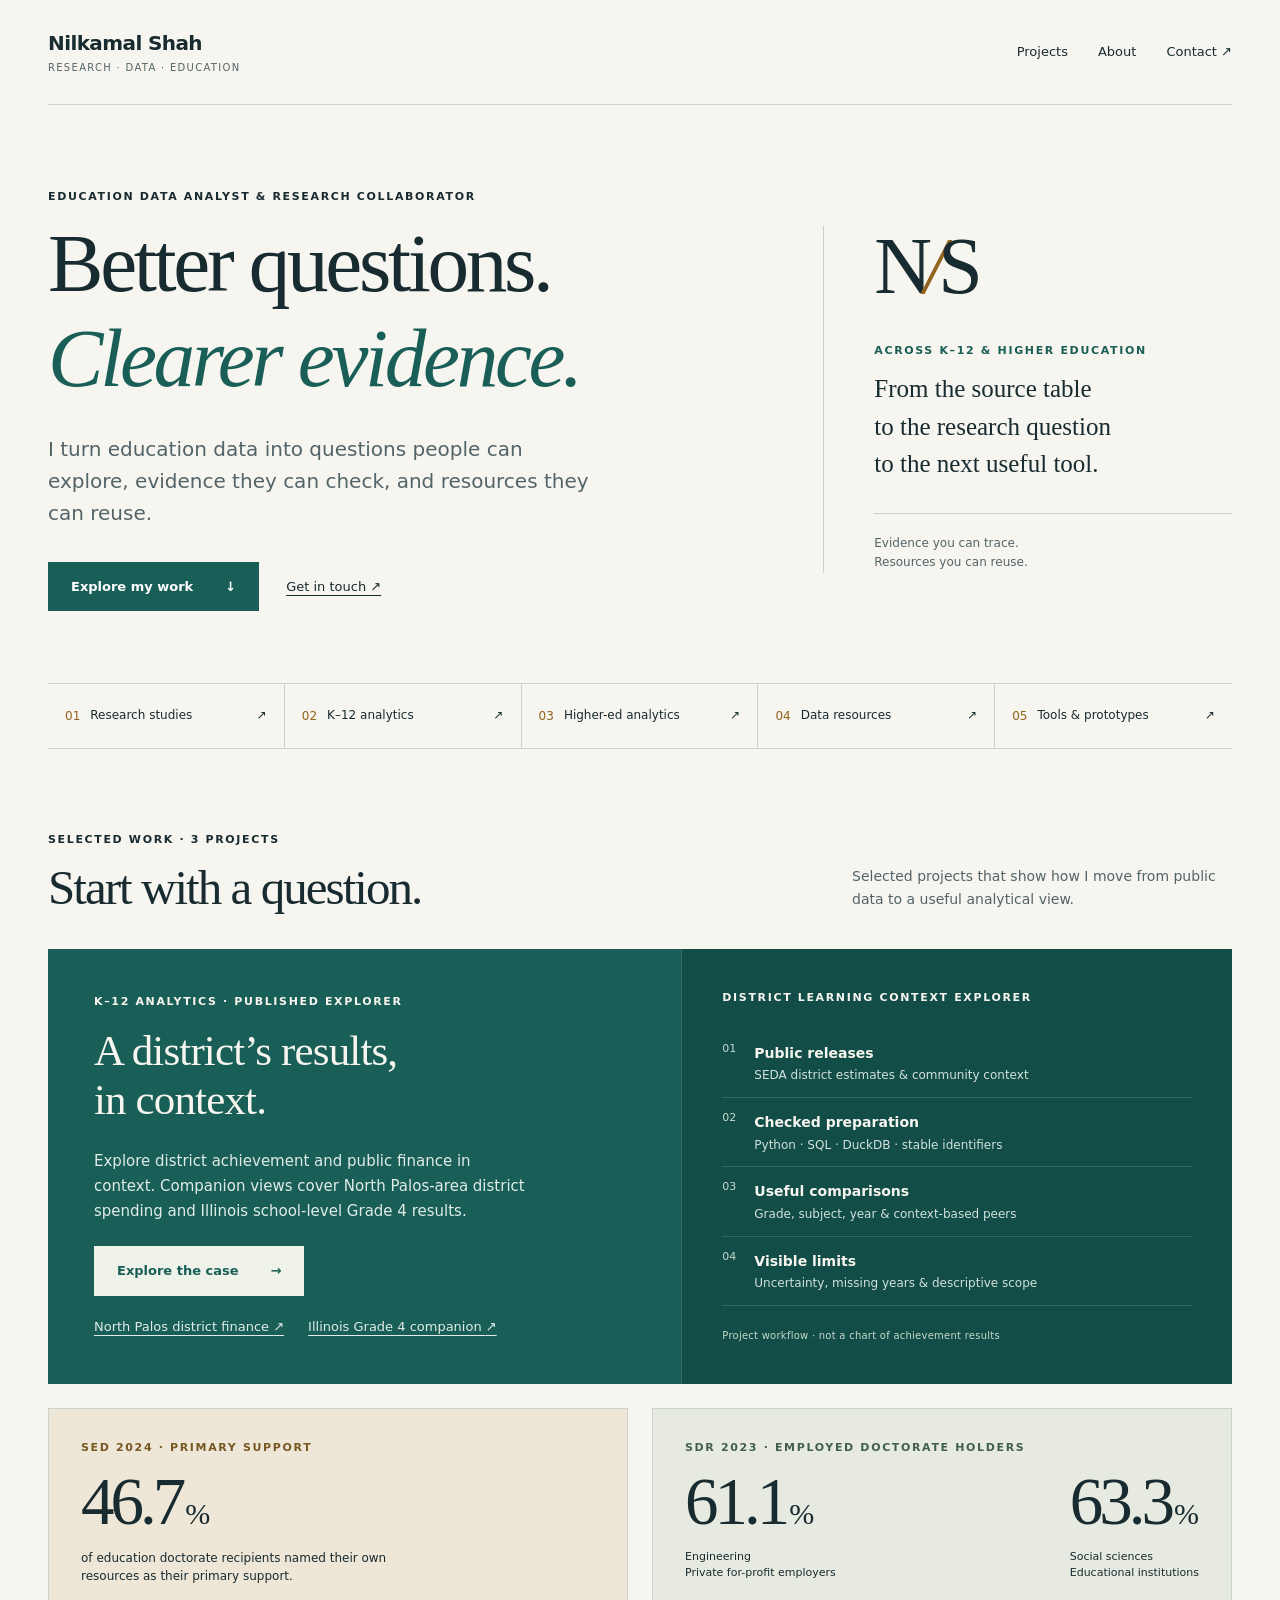
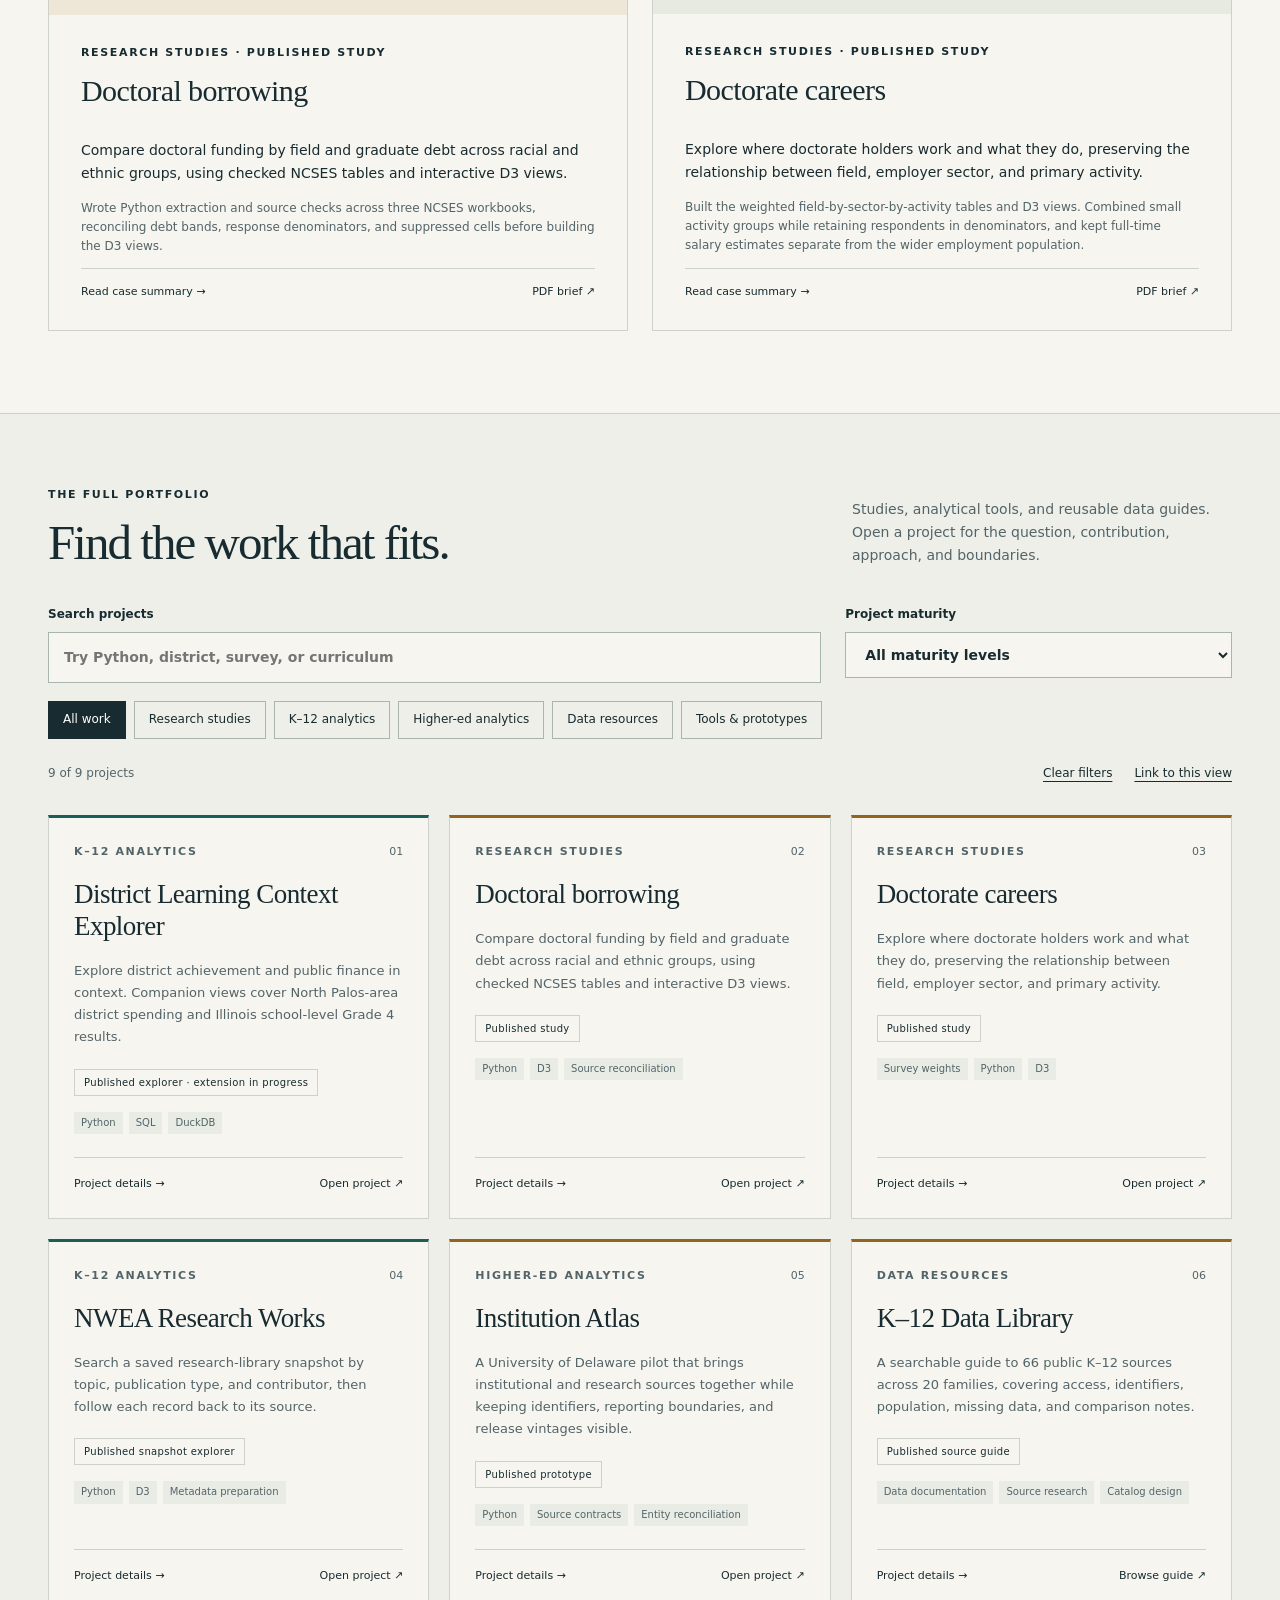
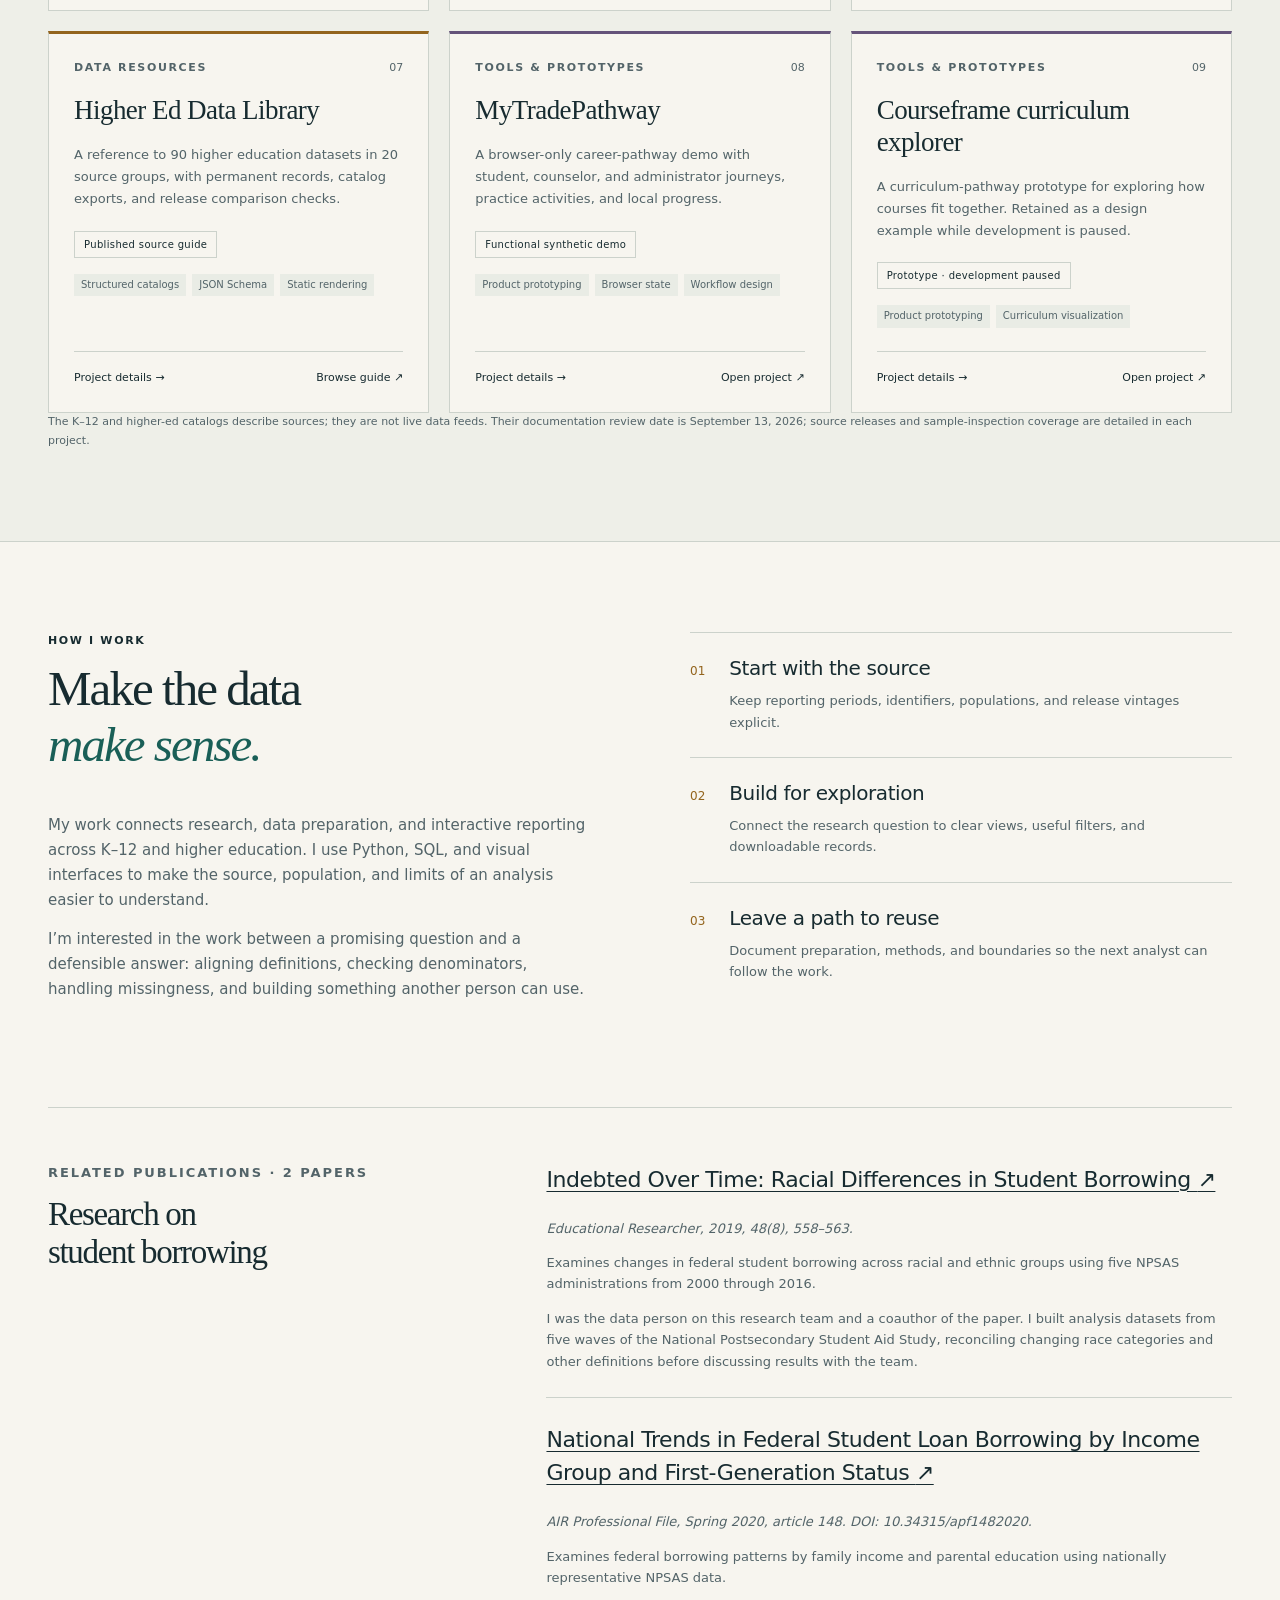
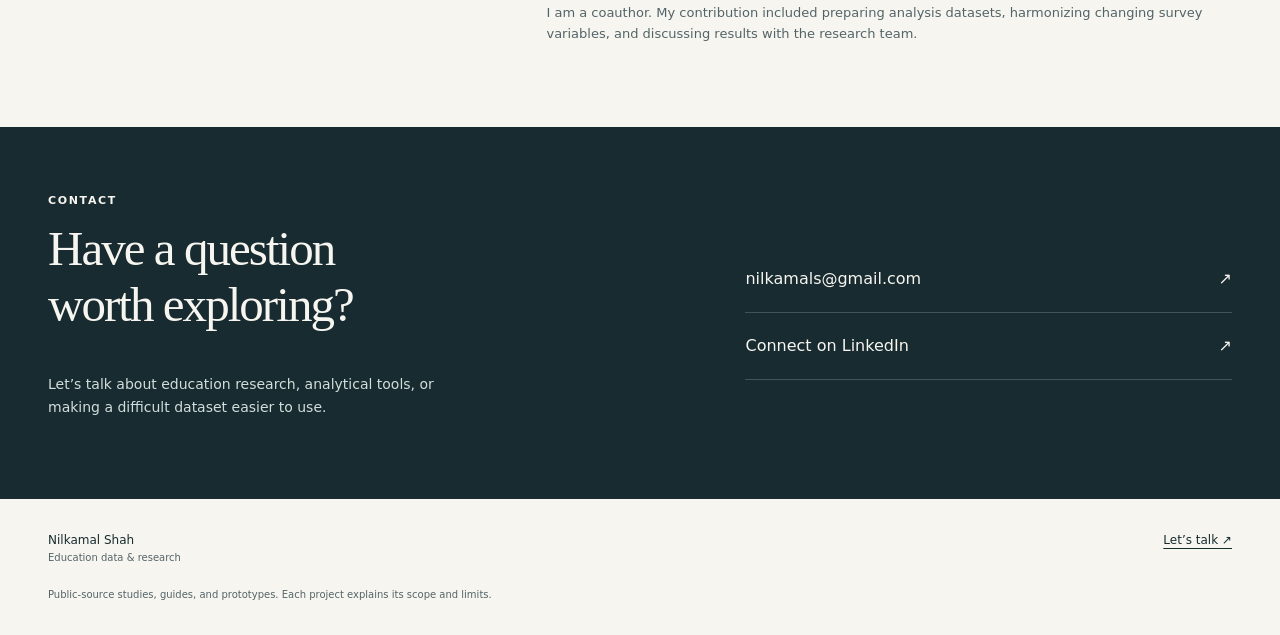
==== commit 421694e2: "Publish unified education portfolio with project manifest and case summaries" ====
--- a/site/index.html
+++ b/site/index.html
@@ -1,41 +1,7 @@
-<!doctype html>
-<html lang="en">
-<head>
-  <meta charset="utf-8"><meta name="viewport" content="width=device-width,initial-scale=1">
-  <meta name="description" content="Nilkamal Shah's education data portfolio: K–12 school finance and achievement, higher education data libraries, doctoral borrowing and careers, and published student-finance research.">
-  <title>Nilkamal Shah | Education data and research</title>
-  <link rel="stylesheet" href="assets/site.css"><link rel="stylesheet" href="assets/portfolio.css">
-</head>
-<body>
-<a class="skip-link" href="#main">Skip to content</a>
-<header class="site-header"><a class="brand" href="./">Nilkamal Shah</a><nav aria-label="Portfolio sections"><a href="#k12">K–12</a><a href="#higher-ed">Higher education</a><a href="#publications">Publications</a><a href="#approach">About the work</a></nav></header>
-<main id="main">
-  <section class="intro wrap"><p class="eyebrow">Education data portfolio</p><h1>Education data and research</h1><p class="finding-context">I work with school-district and higher-education data, from preparing research datasets to building reports people can use. These projects bring together source discovery, financial and achievement data, and published research on student borrowing.</p><div class="portfolio-paths"><a href="#k12">Explore K–12 projects</a><a href="#higher-ed">Explore higher education projects</a><a href="#publications">Read the publications</a></div></section>
-
-  <section id="k12" class="wrap portfolio-section" aria-labelledby="k12-heading">
-    <div class="section-intro"><p class="eyebrow">K–12</p><h2 id="k12-heading">School finance, achievement and public data</h2><p>Start with a district question, inspect the sources and keep the limits of the comparison visible.</p></div>
-    <article class="finance-feature"><div><p class="eyebrow">Featured project · Census F-33 and SEDA</p><h3><a href="https://nilkamal11.github.io/district-learning-context-explorer/finance.html">North Palos district finance</a></h3><p>Explore FY2022–2024 spending for North Palos 117 and three nearby elementary districts. The view separates current spending from capital outlay and shows district-wide spending alongside fourth-grade SEDA estimates.</p><p class="study-note">I joined year-specific district identities, converted source dollar units and built 96 validation checks. The checks exposed missing records in an official CSV and differences between gross and published per-pupil measures. Those issues are documented, not hidden.</p><div class="study-links"><a href="https://nilkamal11.github.io/district-learning-context-explorer/finance.html">Open the finance view</a><a href="https://github.com/nilkamal11/district-learning-context-explorer/blob/main/docs/finance_extension.md">Methods and validation</a></div></div><div class="finance-example"><p class="eyebrow">North Palos 117 · FY2024</p><dl><div><dt>Current spending</dt><dd>$62.6 million</dd></div><div><dt>Census membership</dt><dd>3,325</dd></div><div><dt>Capital outlay</dt><dd>$21.3 million</dd></div></dl><p>Nominal district-wide dollars. Not fourth-grade spending or an estimate of the effect of spending on achievement.</p><a href="https://nilkamal11.github.io/district-learning-context-explorer/finance.html#quality">See the source checks</a></div></article>
-    <div class="portfolio-grid">
-      <article class="resource-card"><p class="eyebrow">Data library</p><h3><a href="https://nilkamal11.github.io/k12-data-library/">K–12 Data Library</a></h3><p>A searchable guide to 66 sources across 20 families, covering school and district records, finance, geography, assessments and research datasets.</p><p class="study-note">Source profiles explain access, reporting level, identifiers, suppression and comparability. Documentation review and bounded sample inspection are distinguished. Catalog review date: September 13, 2026.</p><a class="text-link" href="https://nilkamal11.github.io/k12-data-library/">Find a K–12 dataset</a></article>
-      <article class="resource-card"><p class="eyebrow">Achievement and data preparation</p><h3>District Learning Context Explorer</h3><p>The SEDA workbench examines grade-specific district achievement, uncertainty and missing years. A separate Illinois view focuses on fourth-grade results for North Palos and nearby schools.</p><p class="study-note">The Illinois pipeline preserves suppression and warns about the 2025 proficiency-definition break. Its school-level results are kept separate from SEDA district estimates.</p><div class="study-links"><a href="https://nilkamal11.github.io/district-learning-context-explorer/">Explore SEDA district trends</a><a href="https://nilkamal11.github.io/district-learning-context-explorer/illinois.html">Open Illinois Grade 4</a></div></article>
-    </div>
-  </section>
-
-  <section id="higher-ed" class="wrap portfolio-section" aria-labelledby="higher-ed-heading">
-    <div class="section-intro"><p class="eyebrow">Higher education</p><h2 id="higher-ed-heading">Data sources, student finance and doctorate careers</h2><p>Find a source, then explore examples of preparing and communicating research data.</p></div>
-    <article class="library-feature"><div><p class="eyebrow">Data library</p><h3><a href="https://nilkamal11.github.io/higher-ed-data-library/">Higher Ed Data Library</a></h3><p>A reference to 90 datasets in 20 source groups, with permanent dataset pages, access instructions, identifiers, reporting grain, comparability limits and verification evidence.</p><p class="study-note">I built stable dataset IDs, JSON and CSV exports, schema checks, retained snapshots and change reports. Automated link/build checks do not substitute for a fresh substantive review. Documentation review date: September 13, 2026.</p></div><div class="library-links"><a href="https://nilkamal11.github.io/higher-ed-data-library/">Browse higher-ed sources</a><a href="https://nilkamal11.github.io/higher-ed-data-library/exports/catalog.json">Download catalog JSON</a><a href="https://github.com/nilkamal11/higher-ed-data-library">Code and maintenance</a></div></article>
-    <div id="studies" class="studies" aria-label="Higher education research studies">
-      <article class="study-card"><a class="study-preview" href="https://nilkamal11.github.io/doctoral-borrowing/" aria-label="Explore doctoral borrowing"><svg id="borrowing-preview" role="img" aria-label="Doctoral fields and graduate debt distributions"></svg></a><div class="study-body"><p class="eyebrow">Education finance · SED 2024</p><h3><a href="https://nilkamal11.github.io/doctoral-borrowing/">Doctoral borrowing</a></h3><p>Compare doctoral debt and financial support across fields and racial and ethnic groups. I reconciled three NCSES tables and their response denominators in Python before building the D3 views.</p><p class="study-note">Published aggregates do not link each person's funding source to their debt. The views preserve that limitation and unavailable values.</p><div class="study-links"><a href="https://nilkamal11.github.io/doctoral-borrowing/">Explore borrowing</a><a href="https://github.com/nilkamal11/doctoral-borrowing">Code</a></div></div></article>
-      <article class="study-card"><a class="study-preview" href="https://nilkamal11.github.io/doctorate-careers/" aria-label="Explore doctorate careers"><svg id="careers-preview" role="img" aria-label="Doctoral fields, employment sectors and work activities"></svg></a><div class="study-body"><p class="eyebrow">2023 Survey of Doctorate Recipients</p><h3><a href="https://nilkamal11.github.io/doctorate-careers/">Doctorate careers</a></h3><p>Explore doctoral fields, employment sectors and primary work activities. I built the survey-weighted cross-tab from public-use records and kept the separate published salary comparison tied to its own population.</p><p class="study-note">This is a workforce snapshot, not a history of individual career moves or a forecast of graduate outcomes.</p><div class="study-links"><a href="https://nilkamal11.github.io/doctorate-careers/">Explore careers</a><a href="https://github.com/nilkamal11/doctorate-careers">Code</a></div></div></article>
-    </div>
-  </section>
-
-  <section id="publications" class="wrap portfolio-section" aria-labelledby="publications-heading">
-    <div class="section-intro"><p class="eyebrow">Publications</p><h2 id="publications-heading">Research on student borrowing</h2><p>I am a coauthor of both papers. My contribution included preparing analysis datasets, harmonizing changing survey variables and discussing results with the research team.</p></div>
-    <div class="portfolio-grid"><article class="resource-card"><p class="eyebrow">Educational Researcher · 2019</p><h3><a href="https://doi.org/10.3102/0013189X19864969">Indebted Over Time: Racial Differences in Student Borrowing</a></h3><p>Examines changes in federal student borrowing across racial and ethnic groups using five NPSAS administrations from 2000 through 2016.</p><p class="study-note">Volume 48, issue 8, pages 558–563. DOI: 10.3102/0013189X19864969.</p><a class="text-link" href="https://doi.org/10.3102/0013189X19864969">Read the publisher record</a></article><article class="resource-card"><p class="eyebrow">AIR Professional File · 2020</p><h3><a href="https://www.airweb.org/publication/article-148">National Trends in Federal Student Loan Borrowing by Income Group and First-Generation Status</a></h3><p>Examines federal borrowing patterns by family income and parental education using nationally representative NPSAS data.</p><p class="study-note">Spring 2020, article 148. DOI: 10.34315/apf1482020.</p><a class="text-link" href="https://www.airweb.org/publication/article-148">Read the publication</a></article></div>
-  </section>
-  <section id="approach" class="wrap about-section"><div><p class="eyebrow">About the work</p><h2>Make the data usable without losing its meaning</h2></div><div><p>My professional experience spans higher-education research analytics, university data integration and K–12 research and reporting. It includes Python and SQL pipelines, Tableau and Power BI dashboards, financial-aid reporting and department budget-tracking tools.</p><p>These independent portfolio projects make that approach visible: identify the population and reporting level, preserve original sources, check joins and totals, and explain what the results do and do not support.</p><p class="updated">Portfolio organized October 24, 2026. Individual sources retain their own release and review dates.</p></div></section>
-</main>
-<footer class="site-footer wrap"><p>Nilkamal Shah · Independent education data projects</p><p>Privacy: this site records the visitor’s IP address, page, browser details, and visit time for security and basic audience measurement. Records are removed after 30 days.</p></footer>
-<script src="assets/vendor/d3.min.js"></script><script src="assets/vendor/d3-sankey.min.js"></script><script src="assets/home.js"></script><script src="assets/visitor-log.js"></script>
-</body></html>
+<!doctype html><html lang="en"><head><meta charset="utf-8"><meta name="viewport" content="width=device-width,initial-scale=1"><meta name="description" content="I turn education data into questions people can explore, evidence they can check, and resources they can reuse."><title>Education research &amp; data portfolio · Nilkamal Shah</title><link rel="stylesheet" href="assets/portfolio.css"></head><body><a class="skip-link" href="#main">Skip to content</a><header class="site-header wrap"><a class="brand" href="index.html">Nilkamal Shah<span>Research · data · education</span></a><nav aria-label="Main navigation"><a href="index.html#projects">Projects</a><a href="index.html#about">About</a><a href="index.html#contact">Contact <span aria-hidden="true">↗</span></a></nav></header><main id="main"><section class="hero wrap"><div><p class="eyebrow">Education data analyst &amp; research collaborator</p><h1>Better questions.<br><em>Clearer evidence.</em></h1><p class="hero-intro">I turn education data into questions people can explore, evidence they can check, and resources they can reuse.</p><div class="hero-actions"><a class="button" href="#projects">Explore my work <span aria-hidden="true">↓</span></a><a class="text-link" href="#contact">Get in touch <span aria-hidden="true">↗</span></a></div></div><aside class="hero-note"><span class="index-mark" aria-hidden="true">N<span>/</span>S</span><p class="eyebrow">Across K–12 & higher education</p><p>From the source table<br>to the research question<br>to the next useful tool.</p><div class="hero-note-bottom"><span>Evidence you can trace.</span><span>Resources you can reuse.</span></div></aside></section>
+<section class="capability-strip wrap" aria-label="Explore by area"><a href="?category=Research%20studies#projects"><span class="section-index">01</span><span>Research studies</span><span aria-hidden="true">↗</span></a><a href="?category=K%E2%80%9312%20analytics#projects"><span class="section-index">02</span><span>K–12 analytics</span><span aria-hidden="true">↗</span></a><a href="?category=Higher-ed%20analytics#projects"><span class="section-index">03</span><span>Higher-ed analytics</span><span aria-hidden="true">↗</span></a><a href="?category=Data%20resources#projects"><span class="section-index">04</span><span>Data resources</span><span aria-hidden="true">↗</span></a><a href="?category=Tools%20%26%20prototypes#projects"><span class="section-index">05</span><span>Tools &amp; prototypes</span><span aria-hidden="true">↗</span></a></section>
+<section class="wrap featured" id="featured"><div class="section-heading"><div><p class="eyebrow">Selected work · 3 projects</p><h2>Start with a question.</h2></div><p>Selected projects that show how I move from public data to a useful analytical view.</p></div><article class="district-feature"><div class="district-copy"><p class="eyebrow">K–12 analytics · published explorer</p><h3><a href="projects/district-learning-context/index.html">A district’s results,<br>in context.</a></h3><p>Explore district achievement and public finance in context. Companion views cover North Palos-area district spending and Illinois school-level Grade 4 results.</p><a class="button light" href="projects/district-learning-context/index.html">Explore the case <span aria-hidden="true">→</span></a><p class="finance-route"><a href="https://nilkamal11.github.io/district-learning-context-explorer/finance.html">North Palos district finance <span aria-hidden="true">↗</span></a><a href="https://nilkamal11.github.io/district-learning-context-explorer/illinois.html">Illinois Grade 4 companion <span aria-hidden="true">↗</span></a></p></div><div class="pipeline-panel"><p class="eyebrow">District Learning Context Explorer</p><ol class="pipeline"><li><span>01</span><div><strong>Public releases</strong><p>SEDA district estimates & community context</p></div></li><li><span>02</span><div><strong>Checked preparation</strong><p>Python · SQL · DuckDB · stable identifiers</p></div></li><li><span>03</span><div><strong>Useful comparisons</strong><p>Grade, subject, year & context-based peers</p></div></li><li><span>04</span><div><strong>Visible limits</strong><p>Uncertainty, missing years & descriptive scope</p></div></li></ol><p class="diagram-caption">Project workflow · not a chart of achievement results</p></div></article><div class="study-pair" id="studies"><article class="featured-study ochre"><div class="study-visual borrowing"><p class="eyebrow">SED 2024 · primary support</p><p class="big-value">46.7<span>%</span></p><p>of education doctorate recipients named their own resources as their primary support.</p></div><div class="feature-copy"><p class="eyebrow">Research studies · Published study</p><h3><a href="projects/doctoral-borrowing/index.html">Doctoral borrowing</a></h3><p>Compare doctoral funding by field and graduate debt across racial and ethnic groups, using checked NCSES tables and interactive D3 views.</p><p class="feature-method">Wrote Python extraction and source checks across three NCSES workbooks, reconciling debt bands, response denominators, and suppressed cells before building the D3 views.</p><div class="card-actions"><a href="projects/doctoral-borrowing/index.html">Read case summary <span aria-hidden="true">→</span></a><a href="https://nilkamal11.github.io/doctoral-borrowing/brief.pdf">PDF brief <span aria-hidden="true">↗</span></a></div></div></article><article class="featured-study ochre"><div class="study-visual careers"><p class="eyebrow">SDR 2023 · employed doctorate holders</p><div class="stat-pair"><div><p class="big-value">61.1<span>%</span></p><p>Engineering<br>Private for-profit employers</p></div><div><p class="big-value">63.3<span>%</span></p><p>Social sciences<br>Educational institutions</p></div></div></div><div class="feature-copy"><p class="eyebrow">Research studies · Published study</p><h3><a href="projects/doctorate-careers/index.html">Doctorate careers</a></h3><p>Explore where doctorate holders work and what they do, preserving the relationship between field, employer sector, and primary activity.</p><p class="feature-method">Built the weighted field-by-sector-by-activity tables and D3 views. Combined small activity groups while retaining respondents in denominators, and kept full-time salary estimates separate from the wider employment population.</p><div class="card-actions"><a href="projects/doctorate-careers/index.html">Read case summary <span aria-hidden="true">→</span></a><a href="https://nilkamal11.github.io/doctorate-careers/brief.pdf">PDF brief <span aria-hidden="true">↗</span></a></div></div></article></div></section>
+<section class="project-section" id="projects"><div class="wrap"><span id="k12" aria-hidden="true"></span><span id="higher-ed" aria-hidden="true"></span><div class="section-heading"><div><p class="eyebrow">The full portfolio</p><h2>Find the work that fits.</h2></div><p>Studies, analytical tools, and reusable data guides. Open a project for the question, contribution, approach, and boundaries.</p></div><div class="project-controls" id="project-controls" hidden><div class="search-row"><label for="project-search">Search projects<input type="search" id="project-search" placeholder="Try Python, district, survey, or curriculum" autocomplete="off"></label><label for="maturity-filter">Project maturity<select id="maturity-filter"><option value="">All maturity levels</option><option value="published">Published work</option><option value="prototype">Prototypes & demos</option><option value="guide">Source guides</option></select></label></div><div class="filter-buttons" role="group" aria-label="Filter projects by area"><button type="button" data-filter="" aria-pressed="true">All work</button><button type="button" data-filter="Research studies" aria-pressed="false">Research studies</button><button type="button" data-filter="K–12 analytics" aria-pressed="false">K–12 analytics</button><button type="button" data-filter="Higher-ed analytics" aria-pressed="false">Higher-ed analytics</button><button type="button" data-filter="Data resources" aria-pressed="false">Data resources</button><button type="button" data-filter="Tools &amp; prototypes" aria-pressed="false">Tools &amp; prototypes</button></div><div class="results-row"><p id="results-count" role="status" aria-live="polite">9 projects</p><button id="reset-filters" type="button">Clear filters</button><a id="filter-link" href="#projects">Link to this view</a></div></div><div class="project-grid" id="project-grid"><article class="project-card teal" data-category="K–12 analytics" data-maturity="Published explorer · extension in progress" data-search="District Learning Context Explorer Explore district achievement and public finance in context. Companion views cover North Palos-area district spending and Illinois school-level Grade 4 results. Published explorer · extension in progress District analysts, education researchers, and families K–12 analytics Python SQL DuckDB Identifier audits Uncertainty"><div class="card-meta"><span class="eyebrow">K–12 analytics</span><span class="project-number">01</span></div><h3><a href="projects/district-learning-context/index.html">District Learning Context Explorer</a></h3><p>Explore district achievement and public finance in context. Companion views cover North Palos-area district spending and Illinois school-level Grade 4 results.</p><p class="maturity">Published explorer · extension in progress</p><div class="tags" aria-label="Capabilities"><span>Python</span><span>SQL</span><span>DuckDB</span></div><div class="card-actions"><a href="projects/district-learning-context/index.html">Project details <span aria-hidden="true">→</span></a><a href="https://nilkamal11.github.io/district-learning-context-explorer/">Open project <span aria-hidden="true">↗</span></a></div></article><article class="project-card ochre" data-category="Research studies|Higher-ed analytics" data-maturity="Published study" data-search="Doctoral borrowing Compare doctoral funding by field and graduate debt across racial and ethnic groups, using checked NCSES tables and interactive D3 views. Published study Education finance researchers and graduate education leaders Research studies Higher-ed analytics Python D3 Source reconciliation Denominator checks"><div class="card-meta"><span class="eyebrow">Research studies</span><span class="project-number">02</span></div><h3><a href="projects/doctoral-borrowing/index.html">Doctoral borrowing</a></h3><p>Compare doctoral funding by field and graduate debt across racial and ethnic groups, using checked NCSES tables and interactive D3 views.</p><p class="maturity">Published study</p><div class="tags" aria-label="Capabilities"><span>Python</span><span>D3</span><span>Source reconciliation</span></div><div class="card-actions"><a href="projects/doctoral-borrowing/index.html">Project details <span aria-hidden="true">→</span></a><a href="https://nilkamal11.github.io/doctoral-borrowing/">Open project <span aria-hidden="true">↗</span></a></div></article><article class="project-card ochre" data-category="Research studies|Higher-ed analytics" data-maturity="Published study" data-search="Doctorate careers Explore where doctorate holders work and what they do, preserving the relationship between field, employer sector, and primary activity. Published study Graduate education leaders, career researchers, and prospective students Research studies Higher-ed analytics Survey weights Python D3 Cross-tabulation"><div class="card-meta"><span class="eyebrow">Research studies</span><span class="project-number">03</span></div><h3><a href="projects/doctorate-careers/index.html">Doctorate careers</a></h3><p>Explore where doctorate holders work and what they do, preserving the relationship between field, employer sector, and primary activity.</p><p class="maturity">Published study</p><div class="tags" aria-label="Capabilities"><span>Survey weights</span><span>Python</span><span>D3</span></div><div class="card-actions"><a href="projects/doctorate-careers/index.html">Project details <span aria-hidden="true">→</span></a><a href="https://nilkamal11.github.io/doctorate-careers/">Open project <span aria-hidden="true">↗</span></a></div></article><article class="project-card teal" data-category="K–12 analytics|Data resources" data-maturity="Published snapshot explorer" data-search="NWEA Research Works Search a saved research-library snapshot by topic, publication type, and contributor, then follow each record back to its source. Published snapshot explorer K–12 researchers and evidence reviewers K–12 analytics Data resources Python D3 Metadata preparation Linked views"><div class="card-meta"><span class="eyebrow">K–12 analytics</span><span class="project-number">04</span></div><h3><a href="projects/nwea-research-works/index.html">NWEA Research Works</a></h3><p>Search a saved research-library snapshot by topic, publication type, and contributor, then follow each record back to its source.</p><p class="maturity">Published snapshot explorer</p><div class="tags" aria-label="Capabilities"><span>Python</span><span>D3</span><span>Metadata preparation</span></div><div class="card-actions"><a href="projects/nwea-research-works/index.html">Project details <span aria-hidden="true">→</span></a><a href="https://nilkamal11.github.io/nwea-research-works/">Open project <span aria-hidden="true">↗</span></a></div></article><article class="project-card ochre" data-category="Higher-ed analytics|Tools &amp; prototypes" data-maturity="Published prototype" data-search="Institution Atlas A University of Delaware pilot that brings institutional and research sources together while keeping identifiers, reporting boundaries, and release vintages visible. Published prototype Institutional research and research administration teams Higher-ed analytics Tools &amp; prototypes Python Source contracts Entity reconciliation Static publishing"><div class="card-meta"><span class="eyebrow">Higher-ed analytics</span><span class="project-number">05</span></div><h3><a href="projects/institution-atlas/index.html">Institution Atlas</a></h3><p>A University of Delaware pilot that brings institutional and research sources together while keeping identifiers, reporting boundaries, and release vintages visible.</p><p class="maturity">Published prototype</p><div class="tags" aria-label="Capabilities"><span>Python</span><span>Source contracts</span><span>Entity reconciliation</span></div><div class="card-actions"><a href="projects/institution-atlas/index.html">Project details <span aria-hidden="true">→</span></a><a href="https://nilkamal11.github.io/institution-atlas/">Open project <span aria-hidden="true">↗</span></a></div></article><article class="project-card ochre" data-category="Data resources|K–12 analytics" data-maturity="Published source guide" data-search="K–12 Data Library A searchable guide to 66 public K–12 sources across 20 families, covering access, identifiers, population, missing data, and comparison notes. Published source guide K–12 analysts and researchers choosing public data Data resources K–12 analytics Data documentation Source research Catalog design"><div class="card-meta"><span class="eyebrow">Data resources</span><span class="project-number">06</span></div><h3><a href="projects/k12-data-library/index.html">K–12 Data Library</a></h3><p>A searchable guide to 66 public K–12 sources across 20 families, covering access, identifiers, population, missing data, and comparison notes.</p><p class="maturity">Published source guide</p><div class="tags" aria-label="Capabilities"><span>Data documentation</span><span>Source research</span><span>Catalog design</span></div><div class="card-actions"><a href="projects/k12-data-library/index.html">Project details <span aria-hidden="true">→</span></a><a href="https://nilkamal11.github.io/k12-data-library/">Browse guide <span aria-hidden="true">↗</span></a></div></article><article class="project-card ochre" data-category="Data resources|Higher-ed analytics" data-maturity="Published source guide" data-search="Higher Ed Data Library A reference to 90 higher education datasets in 20 source groups, with permanent records, catalog exports, and release comparison checks. Published source guide Higher education analysts and institutional researchers Data resources Higher-ed analytics Structured catalogs JSON Schema Static rendering Change tracking"><div class="card-meta"><span class="eyebrow">Data resources</span><span class="project-number">07</span></div><h3><a href="projects/higher-ed-data-library/index.html">Higher Ed Data Library</a></h3><p>A reference to 90 higher education datasets in 20 source groups, with permanent records, catalog exports, and release comparison checks.</p><p class="maturity">Published source guide</p><div class="tags" aria-label="Capabilities"><span>Structured catalogs</span><span>JSON Schema</span><span>Static rendering</span></div><div class="card-actions"><a href="projects/higher-ed-data-library/index.html">Project details <span aria-hidden="true">→</span></a><a href="https://nilkamal11.github.io/higher-ed-data-library/">Browse guide <span aria-hidden="true">↗</span></a></div></article><article class="project-card violet" data-category="Tools &amp; prototypes|K–12 analytics" data-maturity="Functional synthetic demo" data-search="MyTradePathway A browser-only career-pathway demo with student, counselor, and administrator journeys, practice activities, and local progress. Functional synthetic demo Career education teams and product reviewers Tools &amp; prototypes K–12 analytics Product prototyping Browser state Workflow design Static applications"><div class="card-meta"><span class="eyebrow">Tools &amp; prototypes</span><span class="project-number">08</span></div><h3><a href="projects/mytradepathway/index.html">MyTradePathway</a></h3><p>A browser-only career-pathway demo with student, counselor, and administrator journeys, practice activities, and local progress.</p><p class="maturity">Functional synthetic demo</p><div class="tags" aria-label="Capabilities"><span>Product prototyping</span><span>Browser state</span><span>Workflow design</span></div><div class="card-actions"><a href="projects/mytradepathway/index.html">Project details <span aria-hidden="true">→</span></a><a href="https://nilkamal11.github.io/mytradepathway-demo/">Open project <span aria-hidden="true">↗</span></a></div></article><article class="project-card violet" data-category="Tools &amp; prototypes" data-maturity="Prototype · development paused" data-search="Courseframe curriculum explorer A curriculum-pathway prototype for exploring how courses fit together. Retained as a design example while development is paused. Prototype · development paused Curriculum planners and product reviewers Tools &amp; prototypes Product prototyping Curriculum visualization"><div class="card-meta"><span class="eyebrow">Tools &amp; prototypes</span><span class="project-number">09</span></div><h3><a href="projects/courseframe/index.html">Courseframe curriculum explorer</a></h3><p>A curriculum-pathway prototype for exploring how courses fit together. Retained as a design example while development is paused.</p><p class="maturity">Prototype · development paused</p><div class="tags" aria-label="Capabilities"><span>Product prototyping</span><span>Curriculum visualization</span></div><div class="card-actions"><a href="projects/courseframe/index.html">Project details <span aria-hidden="true">→</span></a><a href="https://curriculum-pathways-preview.nilkamals463352.chatgpt.site">Open project <span aria-hidden="true">↗</span></a></div></article></div><p class="source-note">The K–12 and higher-ed catalogs describe sources; they are not live data feeds. Their documentation review date is September 13, 2026; source releases and sample-inspection coverage are detailed in each project.</p><p class="empty-state" id="empty-state" hidden>No projects match this view. Try a broader term or clear the filters.</p><noscript><p class="noscript-note">All projects are shown. Enable JavaScript to search and filter; project pages and links work without it.</p></noscript></div></section>
+<section class="wrap about-section" id="about"><div><span id="approach" aria-hidden="true"></span><p class="eyebrow">How I work</p><h2>Make the data<br><em>make sense.</em></h2><p>My work connects research, data preparation, and interactive reporting across K–12 and higher education. I use Python, SQL, and visual interfaces to make the source, population, and limits of an analysis easier to understand.</p><p>I’m interested in the work between a promising question and a defensible answer: aligning definitions, checking denominators, handling missingness, and building something another person can use.</p></div><div class="practice-list"><article><span class="section-index">01</span><div><h3>Start with the source</h3><p>Keep reporting periods, identifiers, populations, and release vintages explicit.</p></div></article><article><span class="section-index">02</span><div><h3>Build for exploration</h3><p>Connect the research question to clear views, useful filters, and downloadable records.</p></div></article><article><span class="section-index">03</span><div><h3>Leave a path to reuse</h3><p>Document preparation, methods, and boundaries so the next analyst can follow the work.</p></div></article></div></section>
+<section class="wrap publication-section" id="publications"><div><p class="eyebrow">Related publications · 2 papers</p><h2>Research on<br>student borrowing</h2></div><div><article class="publication-entry"><h3><a href="https://doi.org/10.3102/0013189X19864969">Indebted Over Time: Racial Differences in Student Borrowing <span aria-hidden="true">↗</span></a></h3><p><em>Educational Researcher, 2019, 48(8), 558–563.</em></p><p>Examines changes in federal student borrowing across racial and ethnic groups using five NPSAS administrations from 2000 through 2016.</p><p>I was the data person on this research team and a coauthor of the paper. I built analysis datasets from five waves of the National Postsecondary Student Aid Study, reconciling changing race categories and other definitions before discussing results with the team.</p></article><article class="publication-entry"><h3><a href="https://www.airweb.org/publication/article-148">National Trends in Federal Student Loan Borrowing by Income Group and First-Generation Status <span aria-hidden="true">↗</span></a></h3><p><em>AIR Professional File, Spring 2020, article 148. DOI: 10.34315/apf1482020.</em></p><p>Examines federal borrowing patterns by family income and parental education using nationally representative NPSAS data.</p><p>I am a coauthor. My contribution included preparing analysis datasets, harmonizing changing survey variables, and discussing results with the research team.</p></article></div></section>
+<section class="contact-section" id="contact"><div class="wrap contact-inner"><div><p class="eyebrow">Contact</p><h2>Have a question<br>worth exploring?</h2><p>Let’s talk about education research, analytical tools, or making a difficult dataset easier to use.</p></div><div class="contact-links"><a href="mailto:nilkamals@gmail.com">nilkamals@gmail.com <span aria-hidden="true">↗</span></a><a href="https://www.linkedin.com/in/nilkamalshah">Connect on LinkedIn <span aria-hidden="true">↗</span></a></div></div></section></main><footer class="wrap site-footer"><p>Nilkamal Shah <span>Education data & research</span></p><a href="index.html#contact">Let’s talk <span aria-hidden="true">↗</span></a><p class="footer-note">Public-source studies, guides, and prototypes. Each project explains its scope and limits.</p></footer><script src="assets/portfolio.js" defer></script></body></html>
--- a/site/assets/portfolio.css
+++ b/site/assets/portfolio.css
@@ -1 +1,12 @@
-.portfolio-paths{display:flex;flex-wrap:wrap;gap:12px 24px;margin:26px 0 0;font-size:14px;font-weight:700}.portfolio-section{padding-top:38px;padding-bottom:28px;border-top:1px solid var(--line);scroll-margin-top:20px}.section-intro{max-width:850px;margin-bottom:28px}.section-intro h2{font-size:34px;margin-bottom:14px}.section-intro>p:last-child{color:var(--muted)}.portfolio-grid{display:grid;grid-template-columns:repeat(2,minmax(0,1fr));gap:30px}.resource-card{min-width:0;padding:22px 0;border-top:2px solid var(--line)}.resource-card h3{font:normal 25px/1.3 Georgia,serif}.resource-card p:not(.eyebrow){color:var(--muted)}.finance-feature{display:grid;grid-template-columns:1.5fr 1fr;gap:38px;background:var(--wash);border-top:3px solid var(--teal);padding:30px;margin-bottom:28px}.finance-feature h3{font:normal 29px/1.2 Georgia,serif}.finance-feature h3 a{text-decoration:none}.finance-feature p:not(.eyebrow){color:var(--muted)}.finance-example{border-left:1px solid var(--line);padding-left:30px}.finance-example dl{margin:0 0 18px}.finance-example dl div{display:flex;justify-content:space-between;gap:12px;padding:10px 0;border-bottom:1px solid var(--line)}.finance-example dt{font-size:14px}.finance-example dd{font-weight:700;margin:0;font-variant-numeric:tabular-nums}.finance-example p,.finance-example>a{font-size:13px}.library-feature{display:grid;grid-template-columns:2fr 1fr;gap:40px;padding:25px 0 30px;border-top:2px solid var(--teal)}.library-feature h3{font:normal 27px/1.25 Georgia,serif}.library-feature p{color:var(--muted)}.library-links{display:flex;flex-direction:column;align-items:flex-start;justify-content:center;gap:15px;font-size:14px;font-weight:700}.study-body h3{font:normal 27px/1.2 Georgia,serif}.site-footer p{max-width:680px}.site-header nav a{padding:5px 0}.portfolio-section :is(h2,h3){overflow-wrap:anywhere}@media(max-width:760px){.site-header{align-items:flex-start;flex-direction:column}.site-header nav{gap:15px}.portfolio-grid,.finance-feature,.library-feature{grid-template-columns:1fr}.finance-feature{padding:22px;gap:24px}.finance-example{padding:20px 0 0;border-left:0;border-top:1px solid var(--line)}.library-feature{gap:12px}.section-intro h2{font-size:29px}.site-footer{flex-direction:column;gap:8px}.portfolio-section{padding-top:28px}.study-links{flex-wrap:wrap}.portfolio-paths{gap:12px 20px}}
+@charset "UTF-8";
+:root{--paper:#f7f5ef;--ink:#172b30;--muted:#536469;--line:#ccd2cb;--teal:#195f57;--ochre:#93641d;--violet:#65537a;--serif:Georgia,'Times New Roman',serif;--sans:system-ui,-apple-system,'Segoe UI',sans-serif}
+*{box-sizing:border-box}html{scroll-behavior:smooth;scroll-padding-top:30px}body{margin:0;background:var(--paper);color:var(--ink);font:16px/1.65 var(--sans)}a{color:inherit;text-decoration-thickness:1px;text-underline-offset:4px}a:hover{text-decoration-color:var(--teal)}button,input,select{font:inherit}button,a,input,select{touch-action:manipulation}button{cursor:pointer}a:focus-visible,button:focus-visible,input:focus-visible,select:focus-visible{outline:3px solid #a9511e;outline-offset:5px}[hidden]{display:none!important}.wrap{max-width:1200px;width:calc(100% - 96px);margin-inline:auto}h1,h2,h3,p{margin-top:0}h1,h2,h3{font-weight:400;line-height:1.14}h1,h2{font-family:var(--serif);letter-spacing:-.04em}h3{letter-spacing:-.02em}h1{font-size:clamp(48px,6.5vw,84px)}h2{font-size:clamp(36px,4vw,49px)}h3{font-size:25px}h1 em,h2 em{font-weight:400;color:var(--teal)}.eyebrow{text-transform:uppercase;font-size:11px;letter-spacing:.15em;font-weight:700;line-height:1.6}.site-header{display:flex;align-items:center;justify-content:space-between;padding-block:27px;border-bottom:1px solid var(--line);gap:24px}.brand{font-size:20px;letter-spacing:-.03em;font-weight:650;text-decoration:none}.brand span{display:block;font-size:10px;text-transform:uppercase;letter-spacing:.13em;font-weight:500;color:var(--muted)}nav{display:flex;gap:30px;font-size:13px}nav a{text-decoration:none}.skip-link{position:fixed;top:-100px;left:12px;padding:10px;background:var(--ink);color:white;z-index:100}.skip-link:focus{top:12px}.hero{display:grid;grid-template-columns:1.75fr 1fr;gap:60px;align-items:center;padding-block:83px 72px}.hero h1{margin-bottom:27px}.hero-intro{max-width:560px;font-size:20px;line-height:1.6;color:var(--muted)}.hero-actions{display:flex;gap:27px;align-items:center;margin-top:33px}.button{display:inline-flex;align-items:center;justify-content:space-between;gap:32px;padding:13px 22px;background:var(--teal);color:white;text-decoration:none;border:1px solid var(--teal);font-size:13px;font-weight:600}.button:hover{background:#12473f}.text-link{font-size:13px}.hero-note{border-left:1px solid var(--line);padding:0 0 0 50px}.index-mark{font:80px/1 var(--serif);letter-spacing:-.1em;display:block;margin-bottom:36px}.index-mark span{color:var(--ochre);font-style:italic}.hero-note>.eyebrow{color:var(--teal)}.hero-note>p:not(.eyebrow){font:25px/1.5 var(--serif);margin-bottom:30px}.hero-note-bottom{display:flex;flex-direction:column;color:var(--muted);font-size:12px;border-top:1px solid var(--line);padding-top:20px}.capability-strip{display:grid;grid-template-columns:repeat(5,1fr);border-top:1px solid var(--line);border-bottom:1px solid var(--line)}.capability-strip a{padding:22px 17px;display:flex;align-items:center;gap:10px;font-size:12px;text-decoration:none;border-right:1px solid var(--line)}.capability-strip a:last-child{border:0}.capability-strip a:hover{background:#e7ede5}.section-index{font:12px/1 var(--sans);color:var(--ochre)}.capability-strip a>span:last-child{margin-left:auto}.featured{padding-block:82px}.section-heading{display:flex;justify-content:space-between;align-items:end;gap:50px;margin-bottom:34px}.section-heading h2{margin-bottom:0}.section-heading>p{max-width:380px;color:var(--muted);font-size:14px;margin-bottom:4px}.district-feature{display:grid;grid-template-columns:1.15fr 1fr;background:var(--teal);color:#f7f5ef}.district-copy{padding:44px 46px}.district-copy h3{font:43px/1.14 var(--serif);margin-block:15px 25px}.district-copy h3 a{text-decoration:none}.district-copy>p:not(.eyebrow){font-size:15px;color:#e0ece7;max-width:440px}.button.light{background:#eff2e8;color:var(--teal);border-color:#eff2e8;margin-top:8px}.button.light:hover{background:white}.pipeline-panel{padding:40px;border-left:1px solid #ffffff26;background:#124d47}.pipeline{padding:0;margin:22px 0;list-style:none}.pipeline li{display:flex;gap:18px;padding-block:11px;border-bottom:1px solid #ffffff24}.pipeline li>span{font-size:11px;color:#c7d9cd}.pipeline strong{font-size:14px;font-weight:600}.pipeline p{font-size:12px;color:#d2e1db;margin-bottom:0}.diagram-caption{font-size:10px;letter-spacing:.025em;color:#c7d9cd;margin-bottom:0}.study-pair{display:grid;grid-template-columns:repeat(2,1fr);gap:24px;margin-top:24px}.featured-study{border:1px solid var(--line);display:flex;flex-direction:column}.study-visual{padding:30px 32px;background:#eee6d6;min-height:205px}.study-visual>.eyebrow{color:#775722}.big-value{font:67px/1 var(--serif);letter-spacing:-.06em;margin-bottom:14px}.big-value span{font-size:30px;letter-spacing:-.02em;margin-left:3px}.study-visual>p:last-child{font-size:12px;max-width:330px;margin-bottom:0;line-height:1.5}.careers{background:#e7eae0}.careers>.eyebrow{color:#426047}.stat-pair{display:flex;justify-content:space-between;gap:25px}.stat-pair p:not(.big-value){font-size:11px;line-height:1.5;margin-bottom:0}.feature-copy{padding:29px 32px;display:flex;flex-direction:column;flex:1}.feature-copy h3{font:30px/1.2 var(--serif)}.feature-copy h3 a{text-decoration:none}.feature-copy>p:not(.eyebrow){font-size:14px}.feature-copy .feature-method{color:var(--muted);font-size:12px!important;line-height:1.6}.feature-copy .card-actions{margin-top:auto;padding-top:14px}.project-section{padding-block:72px 80px;background:#eeefe8;border-block:1px solid var(--line)}.project-controls{margin-bottom:27px}.search-row{display:grid;grid-template-columns:2fr 1fr;gap:24px}.search-row label{font-size:12px;font-weight:600}.search-row input,.search-row select{display:block;width:100%;margin-top:7px;padding:13px 15px;color:var(--ink);background:#f7f5ef;border:1px solid #a9b5af;border-radius:0;font-size:14px;min-width:0}.filter-buttons{display:flex;flex-wrap:wrap;gap:8px;margin-top:18px}.filter-buttons button{border:1px solid #a9b5af;background:transparent;color:var(--ink);padding:8px 14px;font-size:12px}.filter-buttons button[aria-pressed=true]{background:var(--ink);color:white;border-color:var(--ink)}.filter-buttons button:hover{border-color:var(--teal)}.results-row{display:flex;gap:22px;align-items:center;font-size:12px;margin-top:20px}.results-row p{margin:0;margin-right:auto;color:var(--muted)}.results-row button{border:0;background:transparent;color:var(--ink);padding:5px 0;text-decoration:underline;text-underline-offset:4px;font-size:12px}.project-grid{display:grid;grid-template-columns:repeat(3,minmax(0,1fr));gap:20px}.project-card{background:var(--paper);border:1px solid var(--line);border-top:3px solid var(--teal);padding:25px;display:flex;flex-direction:column;min-width:0}.project-card.ochre{border-top-color:var(--ochre)}.project-card.violet{border-top-color:var(--violet)}.card-meta{display:flex;justify-content:space-between;gap:10px;color:var(--muted);margin-bottom:18px}.project-number{font-size:11px}.project-card h3{font:27px/1.18 var(--serif);margin-bottom:17px}.project-card h3 a{text-decoration:none}.project-card>p:not(.maturity){font-size:13px;line-height:1.7;color:var(--muted);margin-bottom:20px}.maturity{font-size:10px;letter-spacing:.035em;line-height:1.5;padding:5px 9px;border:1px solid var(--line);align-self:start;display:inline-block;margin-bottom:16px}.tags{display:flex;flex-wrap:wrap;gap:6px;margin-bottom:23px}.tags span{font-size:10px;color:var(--muted);padding:3px 7px;background:#e9ece5}.card-actions{display:flex;justify-content:space-between;gap:12px;font-size:11px;margin-top:auto;border-top:1px solid var(--line);padding-top:17px}.card-actions a{text-decoration:none}.card-actions a:hover{text-decoration:underline}.empty-state,.noscript-note{border:1px solid var(--line);padding:30px;margin-top:20px}.about-section{display:grid;grid-template-columns:1fr 1fr;gap:100px;padding-block:90px}.about-section>div>p:not(.eyebrow){color:var(--muted);font-size:15px}.practice-list article{display:flex;gap:24px;border-top:1px solid var(--line);padding-block:24px}.practice-list .section-index{padding-top:8px}.practice-list h3{font-size:20px;margin-bottom:10px}.practice-list p{font-size:13px;color:var(--muted);margin-bottom:0}.publication-section{display:grid;grid-template-columns:1fr 1.6fr;gap:70px;border-top:1px solid var(--line);padding-block:55px 70px}.publication-section h2{font-size:33px}.publication-section h3{font-size:22px;line-height:1.5}.publication-section p{font-size:13px;color:var(--muted)}.contact-section{background:var(--ink);color:var(--paper);padding-block:65px}.contact-inner{display:grid;grid-template-columns:1.3fr 1fr;gap:65px;align-items:center}.contact-inner h2{font-size:49px}.contact-inner p:not(.eyebrow){font-size:14px;max-width:430px;color:#d2dedb}.contact-links{display:flex;flex-direction:column}.contact-links a{display:flex;justify-content:space-between;gap:15px;padding-block:20px;border-bottom:1px solid #ffffff30;text-decoration:none;font-size:16px}.site-footer{display:flex;flex-wrap:wrap;justify-content:space-between;gap:20px;padding-block:32px;font-size:12px}.site-footer p{margin:0}.site-footer p span{display:block;font-size:10px;color:var(--muted)}.footer-note{flex-basis:100%;font-size:10px;color:var(--muted)}.case-main{padding-block:38px 65px}.back-link{font-size:12px;text-decoration:none}.case-hero{padding-block:50px 40px;border-bottom:1px solid var(--line)}.case-hero h1{font-size:clamp(45px,6vw,72px);max-width:940px}.case-summary{font-size:21px;color:var(--muted);max-width:810px}.case-audience{font-size:13px;color:var(--muted);margin:0}.case-audience strong{display:inline-block;color:var(--ink);margin-right:12px}.case-layout{display:grid;grid-template-columns:1.8fr 1fr;gap:80px;padding-top:50px}.case-body section{margin-bottom:38px}.case-body h2{font-size:28px;letter-spacing:-.025em;line-height:1.3}.case-body p{font-size:15px;color:var(--muted)}.case-body .eyebrow{font-size:11px;color:var(--teal)}.case-result{border-left:3px solid var(--ochre);padding:24px;background:#eee9dd}.case-result p{margin-bottom:0;color:var(--ink)}.case-sidebar h2{font-family:var(--sans);font-size:17px;font-weight:600;letter-spacing:0;margin-bottom:20px}.resource-links{display:flex;flex-direction:column;margin-bottom:36px;border-top:1px solid var(--line)}.resource-links a{font-size:13px;display:flex;gap:15px;justify-content:space-between;padding-block:13px;border-bottom:1px solid var(--line);text-decoration:none}.resource-links a:hover{text-decoration:underline}.source-note{font-size:11px;line-height:1.7;color:var(--muted)}.case-next{border-top:1px solid var(--line);padding-top:30px}.case-next h2{font-size:29px}.case-next>div{display:flex;flex-wrap:wrap;gap:30px}.case-next a{font-size:13px}
+@media(min-width:1400px){.hero{padding-top:98px}}
+@media(max-width:1000px){.wrap{width:calc(100% - 56px)}.hero{gap:30px}.hero-note{padding-left:28px}.capability-strip a{padding-inline:10px;font-size:11px}.capability-strip .section-index{display:none}.district-copy,.pipeline-panel{padding:32px}.district-copy h3{font-size:37px}.project-grid{grid-template-columns:repeat(2,minmax(0,1fr))}.about-section{gap:45px}.case-layout{gap:40px}.big-value{font-size:56px}.study-visual{padding:25px}.feature-copy{padding:25px}}
+@media(max-width:680px){.wrap{width:calc(100% - 36px)}.site-header{align-items:start;padding-block:20px;gap:15px}.brand{font-size:18px}.brand span{font-size:8px}nav{gap:14px;font-size:11px;padding-top:6px}.hero{display:block;padding-block:50px 42px}.hero h1{font-size:clamp(42px,10.8vw,65px)}.hero-intro{font-size:17px}.hero-note{border:0;border-top:1px solid var(--line);padding:24px 0 0;margin-top:37px;display:grid;grid-template-columns:80px 1fr;column-gap:20px}.index-mark{font-size:47px;grid-row:1/3;margin-bottom:0}.hero-note>.eyebrow{font-size:9px;margin-bottom:7px}.hero-note>p:not(.eyebrow){font-size:17px;line-height:1.4;margin-bottom:14px}.hero-note>p br{display:none}.hero-note-bottom{grid-column:1/3;flex-direction:row;justify-content:space-between;font-size:10px;padding-top:14px}.hero-actions{gap:25px}.button{padding:12px 17px;gap:20px;font-size:12px}.capability-strip{display:flex;flex-wrap:wrap}.capability-strip a{border-right:0;flex:1 1 46%;padding:13px 10px;font-size:11px}.capability-strip a:last-child{flex-basis:100%}.section-heading{display:block;margin-bottom:27px}.section-heading>p{margin-top:17px;max-width:100%}.featured{padding-block:49px}.district-feature{grid-template-columns:1fr}.district-copy{padding:30px 25px}.district-copy h3{font-size:37px}.pipeline-panel{border:0;padding:26px}.study-pair{grid-template-columns:1fr;gap:20px;margin-top:20px}.study-visual{min-height:190px}.stat-pair{justify-content:start;gap:40px}.big-value{font-size:62px}.feature-copy{padding:25px}.project-section{padding-block:46px}.search-row{grid-template-columns:1fr;gap:15px}.filter-buttons{gap:6px}.filter-buttons button{padding:7px 10px;font-size:11px}.results-row{gap:14px;font-size:11px}.results-row button{font-size:11px}.project-grid{grid-template-columns:1fr}.project-card{padding:24px}.about-section{grid-template-columns:1fr;gap:25px;padding-block:50px}.publication-section{grid-template-columns:1fr;gap:10px;padding-block:37px 43px}.contact-inner{grid-template-columns:1fr;gap:20px}.contact-inner h2{font-size:40px}.contact-section{padding-block:44px}.contact-links a{font-size:15px}.case-hero{padding-top:33px}.case-hero h1{font-size:43px;overflow-wrap:break-word}.case-summary{font-size:18px}.case-layout{grid-template-columns:1fr;gap:10px;padding-top:32px}.case-body h2{font-size:27px}.case-sidebar{border-top:1px solid var(--line);padding-top:25px}.case-next{margin-top:25px}.case-next>div{flex-direction:column;gap:20px}}
+@media(prefers-reduced-motion:reduce){html{scroll-behavior:auto}}
+@media print{.project-controls,.hero-actions,nav,.skip-link{display:none!important}.wrap{width:100%}.hero{padding-block:20px}.project-card,.featured-study{break-inside:avoid}.project-section,.contact-section{background:white;color:black}.project-card{display:flex!important}.case-layout{grid-template-columns:1fr}.case-sidebar{break-inside:avoid}.contact-inner p:not(.eyebrow){color:black}}
+
+.publication-entry+.publication-entry{border-top:1px solid var(--line);padding-top:25px;margin-top:25px}.finance-route{margin:20px 0 0;font-size:13px!important}.finance-route a{color:inherit}
+
+.finance-route{display:flex;flex-wrap:wrap;gap:12px 24px}
